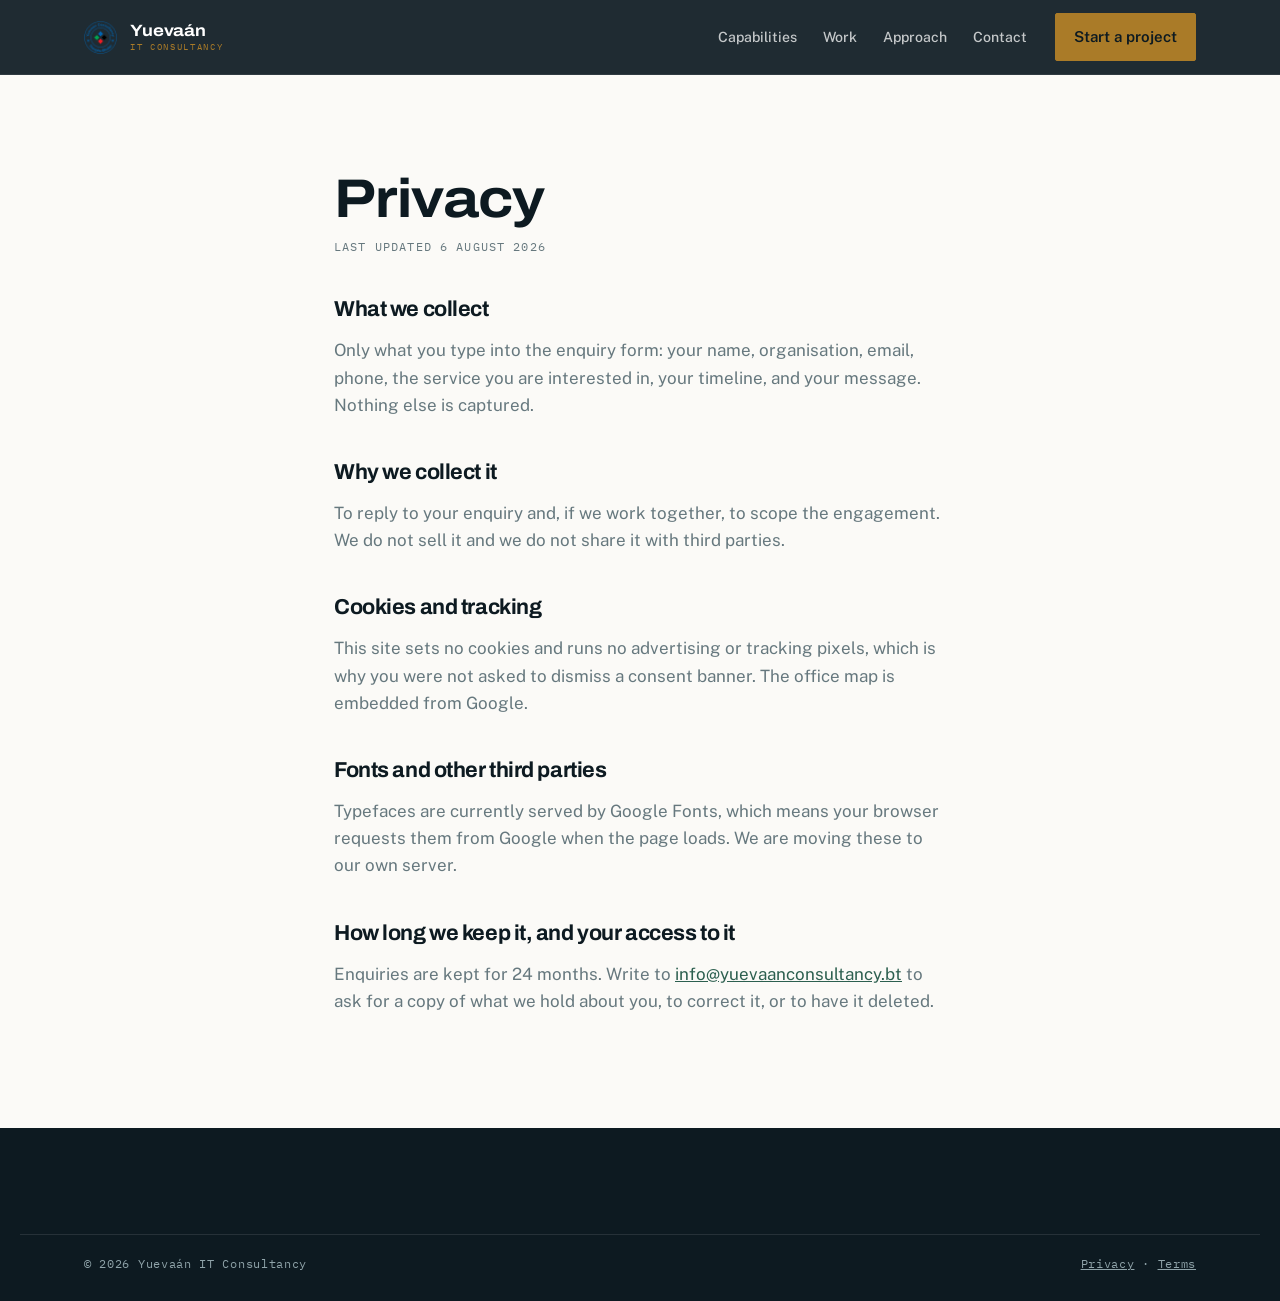
==== privacy.html @ 446233b3 "Initial travel website" ====
<!DOCTYPE html>
<html lang="en">

<head>
  <meta charset="utf-8">
  <meta name="viewport" content="width=device-width, initial-scale=1">
  <title>Privacy — Yuevaán IT Consultancy</title>
  <meta name="description" content="What we collect when you contact us, and what we do not.">
  <link rel="canonical" href="https://yuevaanconsultancy.bt/privacy.html">
  <meta name="robots" content="index, follow">
  <meta name="theme-color" content="#0D1A21">
  <meta property="og:type" content="website">
  <meta property="og:site_name" content="Yuevaán IT Consultancy">
  <meta property="og:title" content="Privacy — Yuevaán IT Consultancy">
  <meta property="og:description" content="What we collect when you contact us, and what we do not.">
  <meta property="og:url" content="https://yuevaanconsultancy.bt/privacy.html">
  <meta property="og:image" content="https://yuevaanconsultancy.bt/images/og-default.png">
  <meta name="twitter:card" content="summary_large_image">
  <meta name="twitter:image" content="https://yuevaanconsultancy.bt/images/og-default.png">
  <link rel="preconnect" href="https://fonts.googleapis.com">
  <link rel="preconnect" href="https://fonts.gstatic.com" crossorigin>
  <link href="https://fonts.googleapis.com/css2?family=Archivo:wdth,wght@75..125,400..800&family=Public+Sans:wght@400;500;600&family=IBM+Plex+Mono:wght@400;500&display=swap" rel="stylesheet">
  <link rel="stylesheet" href="style.css">
</head>

<body>
  <a class="skip-link" href="#main">Skip to content</a>

  <header class="topbar">
    <div class="shell topbar-inner">
      <a class="brand" href="index.html" aria-label="Yuevaán IT Consultancy — home">
        <img src="images/favicon.png" alt="" width="34" height="34" onerror="this.style.display='none'">
        <span class="brand-txt">Yuevaán<span>IT Consultancy</span></span>
      </a>
      <nav class="nav" aria-label="Main">
        <a href="index.html#capabilities">Capabilities</a>
        <a href="index.html#work">Work</a>
        <a href="index.html#approach">Approach</a>
        <a href="index.html#contact">Contact</a>
      </nav>
      <a class="btn btn-primary" href="index.html#contact">Start a project</a>
    </div>
  </header>

  <main id="main" tabindex="-1">
    <article class="prose">
      <h1>Privacy</h1>
      <p class="meta">Last updated 6 August 2026</p>
      <h2>What we collect</h2>
      <p>Only what you type into the enquiry form: your name, organisation, email, phone, the service you are
        interested in, your timeline, and your message. Nothing else is captured.</p>

      <h2>Why we collect it</h2>
      <p>To reply to your enquiry and, if we work together, to scope the engagement. We do not sell it and we do not
        share it with third parties.</p>

      <h2>Cookies and tracking</h2>
      <p>This site sets no cookies and runs no advertising or tracking pixels, which is why you were not asked to
        dismiss a consent banner. The office map is embedded from Google.</p>

      <h2>Fonts and other third parties</h2>
      <p>Typefaces are currently served by Google Fonts, which means your browser requests them from Google when the
        page loads. We are moving these to our own server.</p>

      <h2>How long we keep it, and your access to it</h2>
      <p>Enquiries are kept for 24 months. Write to <a href="mailto:info@yuevaanconsultancy.bt">info@yuevaanconsultancy.bt</a>
        to ask for a copy of what we hold about you, to correct it, or to have it deleted.</p>
    </article>
  </main>

  <footer>
    <div class="shell foot-bottom">
      <span>© 2026 Yuevaán IT Consultancy</span>
      <span>
        <a href="privacy.html">Privacy</a> ·
        <a href="terms.html">Terms</a>
      </span>
    </div>
  </footer>
</body>

</html>
---- style.css ----
:root {
  --ink: #0D1A21;
  --ink-2: #13262F;
  --ink-3: #1C3540;
  --paper: #FBFAF7;
  --stone: #E4E6E1;
  --stone-2: #CFD4CF;
  --saffron: #aa7b28;
  --pine: #2C5F4F;
  --madder: #A03A2C;
  --muted: #66787E;
  --muted-dark: #8FA3A9;

  --display: 'Archivo', system-ui, sans-serif;
  --body: 'Public Sans', system-ui, sans-serif;
  --mono: 'IBM Plex Mono', ui-monospace, monospace;

  --shell: 1240px;
  --pad: clamp(20px, 5vw, 64px);
}

* {
  box-sizing: border-box
}

html {
  scroll-behavior: smooth
}

body {
  margin: 0;
  background: var(--paper);
  color: var(--ink);
  font-family: var(--body);
  font-size: 17px;
  line-height: 1.6;
  -webkit-font-smoothing: antialiased;
}

img {
  max-width: 100%;
  display: block
}

a {
  color: inherit
}

.shell {
  max-width: var(--shell);
  margin: 0 auto;
  padding-left: var(--pad);
  padding-right: var(--pad)
}

h1,
h2,
h3 {
  font-family: var(--display);
  font-weight: 700;
  font-stretch: 112%;
  line-height: 1.02;
  letter-spacing: -0.02em;
  margin: 0;
}

h1 {
  font-size: clamp(2.6rem, 6.4vw, 5rem)
}

h2 {
  font-size: clamp(2rem, 4.2vw, 3.25rem)
}

h3 {
  font-size: 1.18rem;
  font-stretch: 100%;
  letter-spacing: -0.01em;
  line-height: 1.25
}

.eyebrow {
  font-family: var(--mono);
  font-size: .72rem;
  letter-spacing: .16em;
  text-transform: uppercase;
  color: var(--pine);
  display: flex;
  align-items: center;
  gap: 10px;
  margin: 0 0 22px;
}

.eyebrow::before {
  content: "";
  width: 26px;
  height: 1px;
  background: var(--saffron)
}

.eyebrow.on-dark {
  color: var(--saffron)
}

.eyebrow.on-dark::before {
  background: var(--saffron);
  opacity: .55
}

.lede {
  font-size: clamp(1.02rem, 1.6vw, 1.18rem);
  color: var(--muted);
  max-width: 56ch
}

:focus-visible {
  outline: 2px solid var(--saffron);
  outline-offset: 3px;
  border-radius: 2px
}

/* ---------- buttons ---------- */
.btn {
  display: inline-flex;
  align-items: center;
  gap: 10px;
  font-family: var(--body);
  font-weight: 600;
  font-size: .94rem;
  padding: 14px 24px;
  border-radius: 2px;
  text-decoration: none;
  border: 1px solid transparent;
  cursor: pointer;
  transition: transform .18s ease, background .18s ease, color .18s ease, border-color .18s ease;
}

.btn-primary {
  background: var(--saffron);
  color: var(--ink);
  border-color: var(--saffron)
}

.btn-primary:hover {
  transform: translateY(-2px);
  background: #EFB253
}

.btn-ghost {
  border-color: rgba(255, 255, 255, .28);
  color: #fff
}

.btn-ghost:hover {
  border-color: var(--saffron);
  color: var(--saffron)
}

.btn-dark {
  background: var(--ink);
  color: var(--paper);
  border-color: var(--ink)
}

.btn-dark:hover {
  transform: translateY(-2px);
  background: var(--ink-3)
}

.btn-line {
  border-color: var(--stone-2);
  color: var(--ink)
}

.btn-line:hover {
  border-color: var(--ink)
}

/* ---------- header ---------- */
.topbar {
  position: sticky;
  top: 0;
  z-index: 60;
  background: rgba(13, 26, 33, .92);
  backdrop-filter: blur(10px);
  border-bottom: 1px solid rgba(255, 255, 255, .08);
}

.topbar-inner {
  display: flex;
  align-items: center;
  gap: 28px;
  height: 74px
}

.brand {
  display: flex;
  align-items: center;
  gap: 12px;
  text-decoration: none;
  color: #fff;
  margin-right: auto
}

.brand img {
  height: 34px;
  width: auto
}

.brand-txt {
  font-family: var(--display);
  font-weight: 700;
  font-stretch: 112%;
  font-size: 1.02rem;
  letter-spacing: -.01em;
  line-height: 1.05
}

.brand-txt span {
  display: block;
  font-family: var(--mono);
  font-weight: 400;
  font-size: .58rem;
  letter-spacing: .18em;
  color: var(--saffron);
  text-transform: uppercase;
  margin-top: 3px
}

.nav {
  display: flex;
  gap: 26px;
  align-items: center
}

.nav a {
  font-size: .88rem;
  font-weight: 500;
  color: rgba(255, 255, 255, .74);
  text-decoration: none;
  padding: 6px 0;
  position: relative;
  transition: color .16s ease;
}

.nav a::after {
  content: "";
  position: absolute;
  left: 0;
  right: 100%;
  bottom: 0;
  height: 1px;
  background: var(--saffron);
  transition: right .22s ease
}

.nav a:hover {
  color: #fff
}

.nav a:hover::after {
  right: 0
}

.topbar .btn {
  padding: 11px 18px
}

.menu-btn {
  display: none;
  background: none;
  border: 1px solid rgba(255, 255, 255, .25);
  color: #fff;
  padding: 9px 14px;
  border-radius: 2px;
  font-family: var(--mono);
  font-size: .74rem;
  letter-spacing: .1em
}

/* ---------- hero ---------- */
.hero {
  background: var(--ink);
  color: #fff;
  position: relative;
  overflow: hidden;
  padding: clamp(64px, 9vw, 110px) 0 clamp(56px, 7vw, 88px);
}

.hero::before {
  content: "";
  position: absolute;
  inset: 0;
  background:
    linear-gradient(90deg, rgba(255, 255, 255, .045) 1px, transparent 1px) 0 0/88px 100%,
    radial-gradient(120% 90% at 88% 0%, rgba(224, 163, 60, .14), transparent 62%);
  pointer-events: none;
}

.hero-grid {
  position: relative;
  display: grid;
  grid-template-columns: 1.08fr .92fr;
  gap: clamp(36px, 5vw, 72px);
  align-items: start
}

.hero h1 {
  color: #fff;
  max-width: 12ch
}

.hero h1 em {
  font-style: normal;
  color: var(--saffron)
}

.hero-lede {
  color: rgba(255, 255, 255, .72);
  font-size: 1.08rem;
  max-width: 48ch;
  margin: 26px 0 34px
}

.hero-cta {
  display: flex;
  flex-wrap: wrap;
  gap: 14px
}

.hero-foot {
  display: flex;
  flex-wrap: wrap;
  gap: 30px 44px;
  margin-top: 52px;
  padding-top: 26px;
  border-top: 1px solid rgba(255, 255, 255, .12);
}

.metric-n {
  font-family: var(--display);
  font-stretch: 118%;
  font-weight: 700;
  font-size: 1.9rem;
  line-height: 1;
  color: #fff
}

.metric-l {
  font-family: var(--mono);
  font-size: .7rem;
  letter-spacing: .13em;
  text-transform: uppercase;
  color: var(--muted-dark);
  margin-top: 8px
}

/* signature: deployment registry panel */
.registry {
  position: relative;
  background: rgba(255, 255, 255, .035);
  border: 1px solid rgba(255, 255, 255, .12);
  padding: 24px 22px 18px;
}

.registry::before,
.registry::after {
  content: "";
  position: absolute;
  width: 14px;
  height: 14px;
  border: 2px solid var(--saffron);
}

.registry::before {
  top: -1px;
  left: -1px;
  border-right: 0;
  border-bottom: 0
}

.registry::after {
  bottom: -1px;
  right: -1px;
  border-left: 0;
  border-top: 0
}

.registry-head {
  display: flex;
  align-items: center;
  justify-content: space-between;
  font-family: var(--mono);
  font-size: .7rem;
  letter-spacing: .14em;
  text-transform: uppercase;
  color: var(--muted-dark);
  padding-bottom: 14px;
  border-bottom: 1px solid rgba(255, 255, 255, .12);
}

.live {
  display: inline-flex;
  align-items: center;
  gap: 7px;
  color: var(--saffron)
}

.dot {
  width: 6px;
  height: 6px;
  border-radius: 50%;
  background: var(--saffron);
  animation: pulse 2.4s ease-in-out infinite
}

@keyframes pulse {

  0%,
  100% {
    opacity: .35
  }

  50% {
    opacity: 1
  }
}

.reg-row {
  display: grid;
  grid-template-columns: 1fr auto;
  gap: 6px 14px;
  align-items: baseline;
  padding: 13px 0;
  border-bottom: 1px solid rgba(255, 255, 255, .07);
  opacity: 0;
  transform: translateY(8px);
  animation: rowin .55s cubic-bezier(.2, .7, .3, 1) forwards;
}

@keyframes rowin {
  to {
    opacity: 1;
    transform: none
  }
}

.reg-row:last-child {
  border-bottom: 0
}

.reg-name {
  font-weight: 600;
  font-size: .95rem;
  color: #fff
}

.reg-org {
  font-family: var(--mono);
  font-size: .72rem;
  color: var(--muted-dark);
  letter-spacing: .04em;
  grid-column: 1;
  margin-top: 2px
}

.reg-tag {
  font-family: var(--mono);
  font-size: .66rem;
  letter-spacing: .1em;
  text-transform: uppercase;
  color: var(--saffron);
  border: 1px solid rgba(224, 163, 60, .35);
  padding: 3px 8px;
  grid-row: 1/3;
  align-self: center;
}

.registry-foot {
  font-family: var(--mono);
  font-size: .68rem;
  color: var(--muted-dark);
  padding-top: 14px;
  letter-spacing: .06em
}

/* ---------- clients ticker ---------- */
.clients {
  background: var(--ink-2);
  padding: 38px 0 44px;
  border-top: 1px solid rgba(255, 255, 255, .08);
  overflow: hidden
}

.clients-label {
  font-family: var(--mono);
  font-size: .68rem;
  letter-spacing: .15em;
  text-transform: uppercase;
  color: var(--muted-dark);
  text-align: center;
  margin: 0 0 28px
}

/* fade the edges so logos enter and leave softly */
.marquee {
  position: relative;
  overflow: hidden;
  -webkit-mask-image: linear-gradient(90deg, transparent, #000 8%, #000 92%, transparent);
  mask-image: linear-gradient(90deg, transparent, #000 8%, #000 92%, transparent);
}

.marquee+.marquee {
  margin-top: 20px
}

.marq-track {
  display: flex;
  width: max-content;
  animation: marq 52s linear infinite;
}

/* second row travels left to right, slightly slower */
.marq-track.reverse {
  animation-direction: reverse;
  animation-duration: 64s
}

.marquee:hover .marq-track,
.marquee:focus-within .marq-track {
  animation-play-state: paused
}

@keyframes marq {
  from {
    transform: translateX(0)
  }

  to {
    transform: translateX(-50%)
  }
}

.marq-group {
  display: flex;
  align-items: center
}

/* padding, not gap — keeps the two halves exactly equal so the loop is seamless */
.marq-item {
  flex: 0 0 auto;
  height: 48px;
  padding: 0 clamp(20px, 3vw, 42px);
  display: flex;
  align-items: center;
  justify-content: center
}

.marq-item img {
  max-height: 40px;
  width: auto;
  object-fit: contain;
  opacity: .62;
  filter: grayscale(1) brightness(1.9);
  transition: opacity .25s ease, filter .25s ease, transform .25s ease
}

.marq-item:hover img {
  opacity: 1;
  filter: grayscale(0) brightness(1);
  transform: scale(1.06)
}

.client-fallback {
  font-family: var(--mono);
  font-size: .78rem;
  color: var(--muted-dark);
  letter-spacing: .06em;
  white-space: nowrap
}

/* ---------- accessibility utilities ---------- */
.skip-link {
  position: absolute;
  left: -9999px;
  top: 0;
  z-index: 100;
  background: var(--saffron);
  color: var(--ink);
  font-family: var(--body);
  font-weight: 600;
  font-size: .9rem;
  padding: 12px 20px;
  text-decoration: none
}

/* Only appears for keyboard users, which is exactly who needs it. */
.skip-link:focus {
  left: 0
}

.visually-hidden {
  position: absolute;
  width: 1px;
  height: 1px;
  margin: -1px;
  padding: 0;
  overflow: hidden;
  clip: rect(0 0 0 0);
  white-space: nowrap;
  border: 0
}

/* main takes tabindex="-1" for the skip link — suppress the resulting outline */
main:focus {
  outline: none
}

/* ---------- footer social links ---------- */
.social-list {
  list-style: none;
  display: flex;
  gap: 10px;
  margin: 22px 0 0;
  padding: 0
}

.social-link {
  display: flex;
  align-items: center;
  justify-content: center;
  width: 40px;
  height: 40px;
  border: 1px solid rgba(255, 255, 255, .16);
  border-radius: 2px;
  color: rgba(255, 255, 255, .7);
  transition: color .2s ease, border-color .2s ease, background .2s ease
}

.social-link:hover {
  color: var(--ink);
  background: var(--saffron);
  border-color: var(--saffron)
}

/* ---------- click-to-load map ---------- */
.map {
  margin-top: 30px;
  padding: 20px;
  border: 1px dashed var(--stone-2);
  background: rgba(255, 255, 255, .5)
}

.map-note {
  font-size: .84rem;
  color: var(--muted);
  margin: 0 0 14px
}

.map-alt {
  display: block;
  font-size: .82rem;
  color: var(--muted);
  margin-top: 12px
}

.map iframe {
  width: 100%;
  height: 300px;
  border: 0;
  display: block
}

/* once loaded, drop the placeholder chrome */
.map.is-loaded {
  padding: 0;
  border-style: solid;
  background: none
}

/* ---------- form additions ---------- */
/* Honeypot: off-screen rather than display:none, because some bots skip
   hidden inputs. People never see it; tabindex="-1" keeps it off the tab order. */
.hp {
  position: absolute;
  left: -9999px;
  width: 1px;
  height: 1px;
  overflow: hidden
}

.form-status {
  margin: 14px 0 0;
  font-size: .9rem;
  font-weight: 600;
  color: var(--pine);
  min-height: 1.4em
}

.form-status.error {
  color: var(--madder)
}

.form-note a {
  color: var(--pine)
}

/* ---------- prose pages (privacy, terms) ---------- */
.prose {
  padding: clamp(56px, 8vw, 96px) var(--pad);
  max-width: 74ch;
  margin-inline: auto;
}

.prose h1 {
  font-size: clamp(2.2rem, 5vw, 3.4rem);
  margin-bottom: 10px
}

.prose h2 {
  font-size: 1.35rem;
  font-stretch: 100%;
  margin: 42px 0 10px
}

.prose p {
  color: var(--muted)
}

.prose .meta {
  font-family: var(--mono);
  font-size: .72rem;
  letter-spacing: .1em;
  text-transform: uppercase;
  color: var(--muted)
}

.prose a {
  color: var(--pine)
}

/* ---------- sections ---------- */
section {
  padding: clamp(72px, 9vw, 116px) 0
}

.sec-head {
  max-width: 62ch;
  margin-bottom: clamp(38px, 5vw, 60px)
}

.sec-head p {
  margin: 18px 0 0
}

/* capabilities */
.caps {
  border-top: 1px solid var(--stone-2)
}

.cap-grid {
  display: grid;
  grid-template-columns: repeat(3, 1fr)
}

.cap {
  padding: 34px 34px 34px 0;
  border-bottom: 1px solid var(--stone-2);
  margin-left: 12px;
  position: relative;
  transition: background .2s ease;
}

.cap:not(:nth-child(3n)) {
  padding-right: 34px;
  border-right: 1px solid var(--stone-2)
}

.cap:nth-child(n+2) {
  padding-left: 0
}

.cap-icon {
  width: 30px;
  height: 30px;
  color: var(--pine);
  margin-bottom: 20px
}

.cap h3 {
  margin-bottom: 10px
}

.cap p {
  margin: 0;
  color: var(--muted);
  font-size: .96rem
}

.cap-tags {
  margin-top: 16px;
  display: flex;
  flex-wrap: wrap;
  gap: 6px
}

.tag {
  font-family: var(--mono);
  font-size: .65rem;
  letter-spacing: .08em;
  text-transform: uppercase;
  color: var(--muted);
  border: 1px solid var(--stone-2);
  padding: 3px 7px
}

.cap:hover .cap-icon {
  color: var(--madder)
}

/* work table */
.work {
  background: var(--ink);
  color: #fff
}

.work h2 {
  color: #fff
}

.work .lede {
  color: rgba(255, 255, 255, .66)
}

.wtable {
  width: 100%;
  border-collapse: collapse;
  font-size: .95rem;
}

.wtable th {
  font-family: var(--mono);
  font-weight: 400;
  font-size: .68rem;
  letter-spacing: .14em;
  text-transform: uppercase;
  color: var(--muted-dark);
  text-align: left;
  padding: 0 16px 14px 5px;
  border-bottom: 1px solid rgba(255, 255, 255, .16);
}

.wtable td {
  padding: 20px 16px 20px 0;
  border-bottom: 1px solid rgba(255, 255, 255, .09);
  vertical-align: top;
  padding: 15px 16px 14px 5px;
}

.wtable tr {
  transition: background .16s ease
}

.wtable tbody tr:hover {
  background: rgba(255, 255, 255, .04)
}

.w-sys {
  font-weight: 600;
  font-size: 1.02rem;
  display: block
}

.w-desc {
  color: var(--muted-dark);
  font-size: .86rem;
  margin-top: 5px;
  display: block;
  max-width: 46ch
}

.w-org,
.w-year,
.w-type {
  font-family: var(--mono);
  font-size: .8rem;
  color: rgba(255, 255, 255, .78)
}

.w-year {
  color: var(--muted-dark)
}

.w-arrow {
  color: var(--saffron);
  opacity: 0;
  transition: opacity .16s ease, transform .16s ease;
  display: inline-block
}

.wtable tbody tr:hover .w-arrow {
  opacity: 1;
  transform: translateX(3px)
}

.work-note {
  margin-top: 26px;
  font-family: var(--mono);
  font-size: .74rem;
  color: var(--muted-dark);
  letter-spacing: .05em
}

/* process */
.phases {
  display: grid;
  grid-template-columns: repeat(3, 1fr);
  gap: 1px;
  background: var(--stone-2);
  border: 1px solid var(--stone-2)
}

.phase {
  background: var(--paper);
  padding: 32px 28px
}

.phase-n {
  font-family: var(--mono);
  font-size: .72rem;
  letter-spacing: .14em;
  color: var(--madder);
  margin-bottom: 16px
}

.phase h3 {
  margin-bottom: 10px
}

.phase p {
  margin: 0;
  color: var(--muted);
  font-size: .94rem
}

/* contact */
.contact {
  background: var(--stone);
  border-top: 1px solid var(--stone-2)
}

.contact-grid {
  display: grid;
  grid-template-columns: .95fr 1.05fr;
  gap: clamp(36px, 5vw, 72px);
  align-items: start
}

.cinfo dl {
  margin: 28px 0 0;
  display: grid;
  gap: 22px
}

.cinfo dt {
  font-family: var(--mono);
  font-size: .68rem;
  letter-spacing: .14em;
  text-transform: uppercase;
  color: var(--pine);
  margin-bottom: 5px
}

.cinfo dd {
  margin: 0;
  font-size: 1rem;
  line-height: 1.5
}

.cinfo a {
  text-decoration: none;
  border-bottom: 1px solid var(--stone-2)
}

.cinfo a:hover {
  border-color: var(--ink)
}

.form {
  background: var(--paper);
  border: 1px solid var(--stone-2);
  padding: clamp(24px, 3vw, 34px)
}

.field {
  margin-bottom: 18px
}

.field label {
  display: block;
  font-family: var(--mono);
  font-size: .68rem;
  letter-spacing: .12em;
  text-transform: uppercase;
  color: var(--muted);
  margin-bottom: 8px
}

.field input,
.field select,
.field textarea {
  width: 100%;
  padding: 12px 14px;
  border: 1px solid var(--stone-2);
  border-radius: 2px;
  font-family: var(--body);
  font-size: .96rem;
  background: #fff;
  color: var(--ink);
}

.field textarea {
  min-height: 110px;
  resize: vertical
}

.field input:focus,
.field select:focus,
.field textarea:focus {
  outline: none;
  border-color: var(--pine);
  box-shadow: 0 0 0 3px rgba(44, 95, 79, .12)
}

.two {
  display: grid;
  grid-template-columns: 1fr 1fr;
  gap: 16px
}

.form-note {
  font-size: .82rem;
  color: var(--muted);
  margin: 14px 0 0
}

/* footer */
footer {
  background: var(--ink);
  color: rgba(255, 255, 255, .62);
  padding: 60px 0 28px;
  font-size: .9rem
}

.foot-grid {
  display: grid;
  grid-template-columns: 1.4fr 1fr 1fr 1fr;
  gap: 36px
}

.foot-grid h4 {
  font-family: var(--mono);
  font-size: .68rem;
  letter-spacing: .14em;
  text-transform: uppercase;
  color: var(--saffron);
  margin: 0 0 16px;
  font-weight: 400
}

.foot-grid ul {
  list-style: none;
  margin: 0;
  padding: 0;
  display: grid;
  gap: 9px
}
.foot-grid .social-list {
  display: flex;
  flex-direction: row;
  flex-wrap: wrap;
  align-items: center;
  gap: 10px;
  list-style: none;
  margin: 22px 0 0;
  padding: 0;
}

.foot-grid a {
  text-decoration: none
}

.foot-grid a:hover {
  color: #fff
}

.foot-about {
  color: rgba(255, 255, 255, .62);
  max-width: 34ch;
  margin: 14px 0 0;
  font-size: .9rem
}

.foot-bottom {
  margin-top: 46px;
  padding-top: 20px;
  border-top: 1px solid rgba(255, 255, 255, .1);
  display: flex;
  justify-content: space-between;
  gap: 16px;
  flex-wrap: wrap;
  font-family: var(--mono);
  font-size: .72rem;
  letter-spacing: .06em;
  color: var(--muted-dark);
}

/* reveal */
.reveal {
  opacity: 0;
  transform: translateY(16px);
  transition: opacity .6s ease, transform .6s ease
}

.reveal.in {
  opacity: 1;
  transform: none
}

@media (max-width:960px) {
  .hero-grid {
    grid-template-columns: 1fr
  }

  .cap-grid {
    grid-template-columns: 1fr 1fr
  }

  .cap:nth-child(3n) {
    padding-right: 34px;
    border-right: 1px solid var(--stone-2)
  }

  .cap:nth-child(2n) {
    padding-right: 0;
    border-right: 0
  }

  .phases {
    grid-template-columns: 1fr
  }

  .contact-grid {
    grid-template-columns: 1fr
  }

  .foot-grid {
    grid-template-columns: 1fr 1fr
  }
}

@media (max-width:720px) {
  .nav {
    display: none
  }

  .nav.open {
    display: flex;
    position: absolute;
    top: 74px;
    left: 0;
    right: 0;
    flex-direction: column;
    align-items: flex-start;
    gap: 0;
    background: var(--ink);
    padding: 8px 24px 20px;
    border-bottom: 1px solid rgba(255, 255, 255, .1);
  }

  .nav.open a {
    padding: 13px 0;
    width: 100%;
    border-bottom: 1px solid rgba(255, 255, 255, .07)
  }

  .menu-btn {
    display: block
  }

  .topbar .btn-primary {
    display: none
  }

  .cap-grid {
    grid-template-columns: 1fr
  }

  .cap,
  .cap:nth-child(n) {
    padding-right: 0;
    border-right: 0
  }

  .wtable th:nth-child(3),
  .wtable td:nth-child(3),
  .wtable th:nth-child(4),
  .wtable td:nth-child(4) {
    display: none
  }

  .two {
    grid-template-columns: 1fr
  }

  .foot-grid {
    grid-template-columns: 1fr
  }
}

@media (prefers-reduced-motion:reduce) {
  * {
    animation: none !important;
    transition: none !important
  }

  .reveal {
    opacity: 1;
    transform: none
  }

  .reg-row {
    opacity: 1;
    transform: none
  }

  /* ticker stands still and wraps into a static logo wall */
  .marquee {
    -webkit-mask-image: none;
    mask-image: none
  }

  .marq-track {
    width: auto;
    flex-wrap: wrap;
    justify-content: center
  }

  .marq-group {
    flex-wrap: wrap;
    justify-content: center
  }

  .marq-group[aria-hidden="true"] {
    display: none
  }

  html {
    scroll-behavior: auto
  }
}
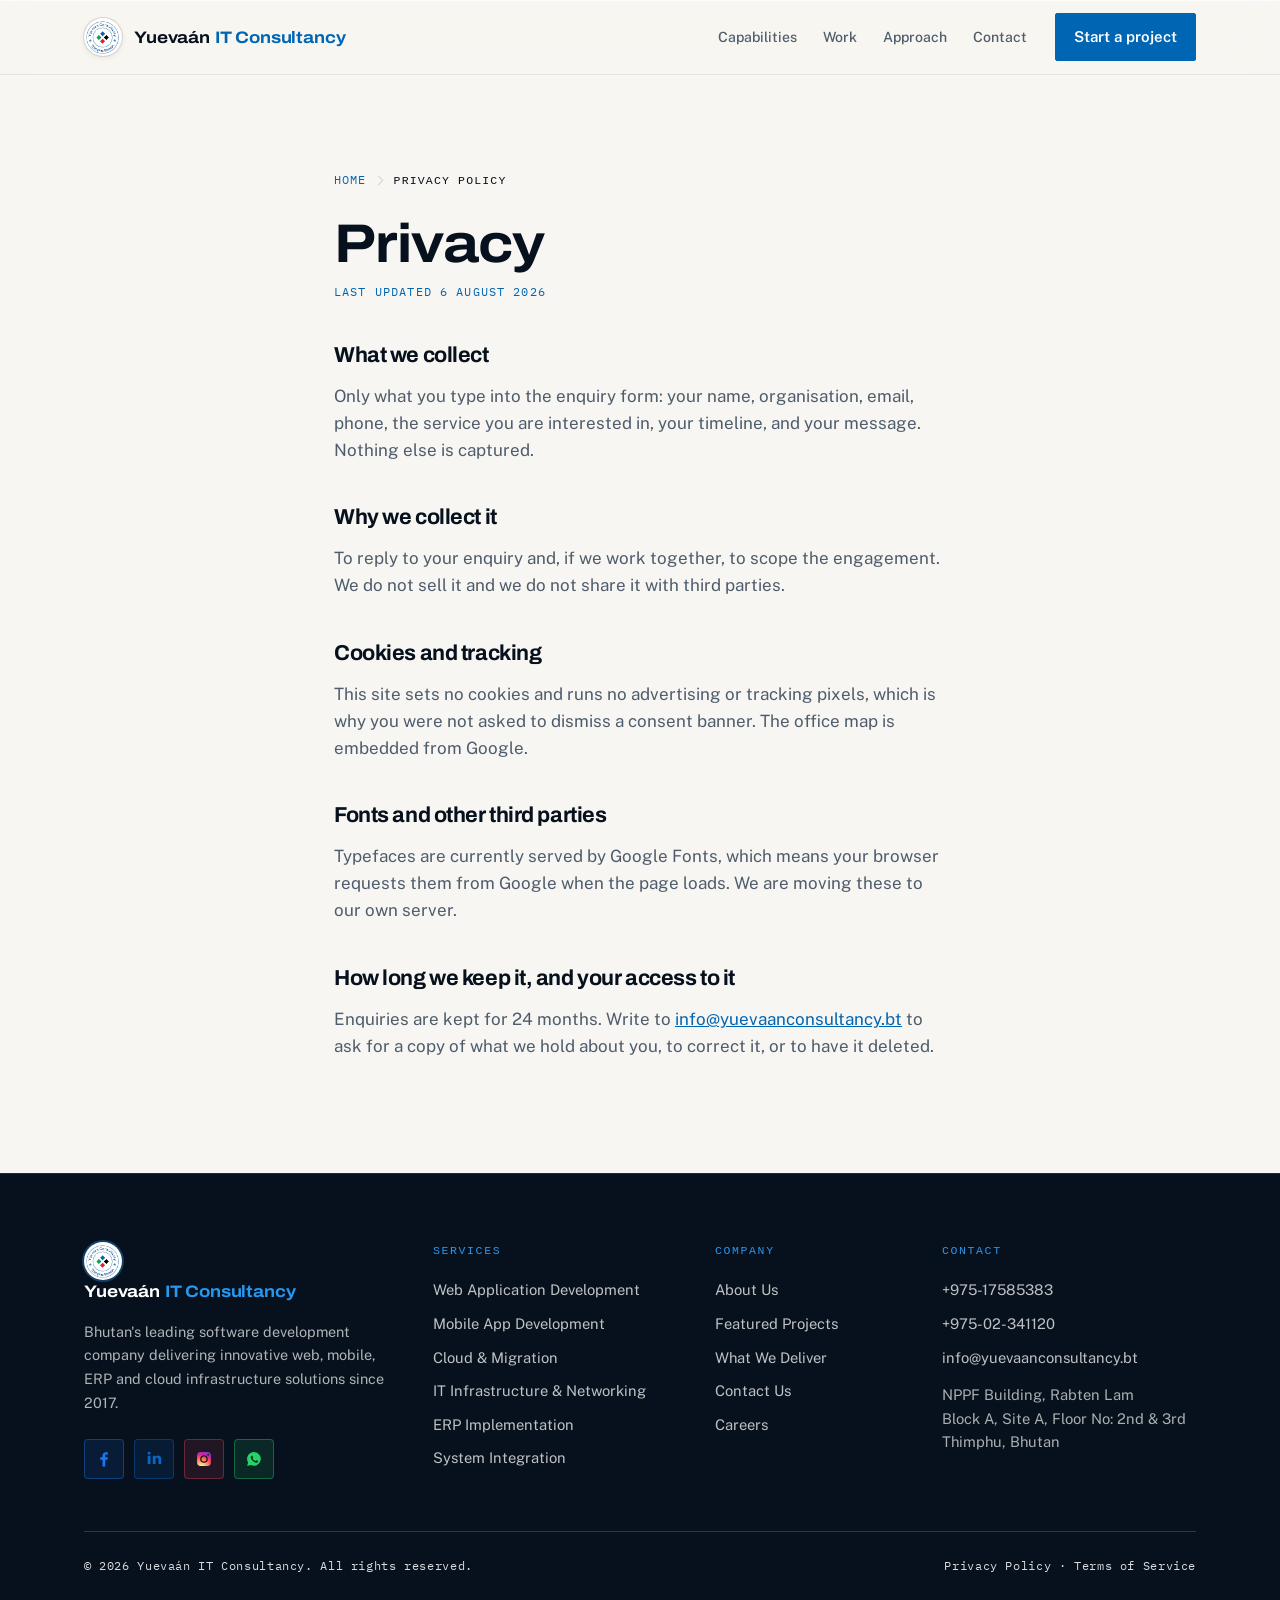
==== commit 5a837c18: "Refactor website: editorial off-white redesign, 3-column featured projects, vector capabilities show" ====
--- a/privacy.html
+++ b/privacy.html
@@ -8,7 +8,7 @@
   <meta name="description" content="What we collect when you contact us, and what we do not.">
   <link rel="canonical" href="https://yuevaanconsultancy.bt/privacy.html">
   <meta name="robots" content="index, follow">
-  <meta name="theme-color" content="#0D1A21">
+  <meta name="theme-color" content="#F7F6F2">
   <meta property="og:type" content="website">
   <meta property="og:site_name" content="Yuevaán IT Consultancy">
   <meta property="og:title" content="Privacy — Yuevaán IT Consultancy">
@@ -20,63 +20,207 @@
   <link rel="preconnect" href="https://fonts.googleapis.com">
   <link rel="preconnect" href="https://fonts.gstatic.com" crossorigin>
   <link href="https://fonts.googleapis.com/css2?family=Archivo:wdth,wght@75..125,400..800&family=Public+Sans:wght@400;500;600&family=IBM+Plex+Mono:wght@400;500&display=swap" rel="stylesheet">
+  <script>document.documentElement.classList.add('js');</script>
   <link rel="stylesheet" href="style.css">
+  <script src="script.js" defer></script>
+
+  <!-- Breadcrumb structured data so search results show "Home › Privacy Policy" -->
+  <script type="application/ld+json">
+  {
+    "@context": "https://schema.org",
+    "@type": "BreadcrumbList",
+    "itemListElement": [
+      { "@type": "ListItem", "position": 1, "name": "Home", "item": "https://yuevaanconsultancy.bt/" },
+      { "@type": "ListItem", "position": 2, "name": "Privacy Policy", "item": "https://yuevaanconsultancy.bt/privacy.html" }
+    ]
+  }
+  </script>
 </head>
 
 <body>
+  <div class="preloader" id="preloader" aria-hidden="true">
+    <div class="preloader-inner">
+      <div class="preloader-ring-wrap">
+        <span class="preloader-ring preloader-ring-outer"></span>
+        <span class="preloader-ring preloader-ring-inner"></span>
+        <img class="preloader-logo" src="images/yuevaanlogo-removebg-preview.png" alt="" width="84" height="84">
+      </div>
+      <div class="preloader-brand">Yuevaán<span>IT Consultancy</span></div>
+      <div class="preloader-diamonds">
+        <span class="p-dia p-dia-blue"></span>
+        <span class="p-dia p-dia-green"></span>
+        <span class="p-dia p-dia-red"></span>
+        <span class="p-dia p-dia-white"></span>
+      </div>
+    </div>
+  </div>
   <a class="skip-link" href="#main">Skip to content</a>
 
   <header class="topbar">
     <div class="shell topbar-inner">
       <a class="brand" href="index.html" aria-label="Yuevaán IT Consultancy — home">
-        <img src="images/favicon.png" alt="" width="34" height="34" onerror="this.style.display='none'">
+        <img src="images/yuevaanlogo-removebg-preview.png" alt="" width="38" height="38" onerror="this.style.display='none'">
         <span class="brand-txt">Yuevaán<span>IT Consultancy</span></span>
       </a>
-      <nav class="nav" aria-label="Main">
+      <nav class="nav" id="nav" aria-label="Main">
         <a href="index.html#capabilities">Capabilities</a>
         <a href="index.html#work">Work</a>
         <a href="index.html#approach">Approach</a>
         <a href="index.html#contact">Contact</a>
       </nav>
       <a class="btn btn-primary" href="index.html#contact">Start a project</a>
+      <button class="menu-btn" id="menuBtn" aria-expanded="false" aria-controls="nav">Menu</button>
     </div>
   </header>
 
   <main id="main" tabindex="-1">
     <article class="prose">
-      <h1>Privacy</h1>
-      <p class="meta">Last updated 6 August 2026</p>
-      <h2>What we collect</h2>
-      <p>Only what you type into the enquiry form: your name, organisation, email, phone, the service you are
-        interested in, your timeline, and your message. Nothing else is captured.</p>
-
-      <h2>Why we collect it</h2>
-      <p>To reply to your enquiry and, if we work together, to scope the engagement. We do not sell it and we do not
-        share it with third parties.</p>
-
-      <h2>Cookies and tracking</h2>
-      <p>This site sets no cookies and runs no advertising or tracking pixels, which is why you were not asked to
-        dismiss a consent banner. The office map is embedded from Google.</p>
-
-      <h2>Fonts and other third parties</h2>
-      <p>Typefaces are currently served by Google Fonts, which means your browser requests them from Google when the
-        page loads. We are moving these to our own server.</p>
-
-      <h2>How long we keep it, and your access to it</h2>
-      <p>Enquiries are kept for 24 months. Write to <a href="mailto:info@yuevaanconsultancy.bt">info@yuevaanconsultancy.bt</a>
-        to ask for a copy of what we hold about you, to correct it, or to have it deleted.</p>
+      <nav class="breadcrumb reveal" aria-label="Breadcrumb">
+        <ol>
+          <li><a href="index.html">Home</a></li>
+          <li aria-current="page">Privacy Policy</li>
+        </ol>
+      </nav>
+      <h1 class="reveal" data-delay="0">Privacy</h1>
+      <p class="meta reveal" data-delay="70">Last updated 6 August 2026</p>
+
+      <div class="reveal">
+        <h2>What we collect</h2>
+        <p>Only what you type into the enquiry form: your name, organisation, email, phone, the service you are
+          interested in, your timeline, and your message. Nothing else is captured.</p>
+      </div>
+
+      <div class="reveal">
+        <h2>Why we collect it</h2>
+        <p>To reply to your enquiry and, if we work together, to scope the engagement. We do not sell it and we do not
+          share it with third parties.</p>
+      </div>
+
+      <div class="reveal">
+        <h2>Cookies and tracking</h2>
+        <p>This site sets no cookies and runs no advertising or tracking pixels, which is why you were not asked to
+          dismiss a consent banner. The office map is embedded from Google.</p>
+      </div>
+
+      <div class="reveal">
+        <h2>Fonts and other third parties</h2>
+        <p>Typefaces are currently served by Google Fonts, which means your browser requests them from Google when the
+          page loads. We are moving these to our own server.</p>
+      </div>
+
+      <div class="reveal">
+        <h2>How long we keep it, and your access to it</h2>
+        <p>Enquiries are kept for 24 months. Write to <a href="mailto:info@yuevaanconsultancy.bt">info@yuevaanconsultancy.bt</a>
+          to ask for a copy of what we hold about you, to correct it, or to have it deleted.</p>
+      </div>
     </article>
   </main>
 
   <footer>
-    <div class="shell foot-bottom">
-      <span>© 2026 Yuevaán IT Consultancy</span>
-      <span>
-        <a href="privacy.html">Privacy</a> ·
-        <a href="terms.html">Terms</a>
-      </span>
+    <div class="shell">
+      <div class="foot-grid">
+        <div class="reveal">
+          <a class="foot-brand" href="index.html" aria-label="Yuevaán IT Consultancy — home">
+            <img src="images/yuevaanlogo-removebg-preview.png" alt="" width="38" height="38" onerror="this.style.display='none'">
+            <span class="brand-txt">Yuevaán<span>IT Consultancy</span></span>
+          </a>
+          <p class="foot-about">Bhutan's leading software development company delivering innovative web, mobile, ERP and cloud infrastructure solutions since 2017.</p>
+
+          <!-- Social links live in markup, not JS: they must be crawlable and must
+               survive a script failure, since they also back the sameAs array in
+               the JSON-LD above. -->
+          <ul class="social-list">
+            <li>
+              <a class="social-link" href="https://www.facebook.com/yuevaanconsultancy" target="_blank"
+                rel="noopener noreferrer" aria-label="Facebook, opens in a new tab">
+                <svg viewBox="0 0 24 24" width="20" height="20" fill="currentColor" aria-hidden="true"
+                  focusable="false">
+                  <path
+                    d="M13.5 21v-8h2.7l.4-3h-3.1V8.1c0-.9.3-1.5 1.5-1.5H16.7V3.9c-.3 0-1.3-.1-2.4-.1-2.4 0-4.1 1.5-4.1 4.2V10H7.5v3h2.7v8h3.3z" />
+                </svg>
+              </a>
+            </li>
+            <li>
+              <a class="social-link" href="https://www.linkedin.com/yuevaan-it-consultancy" target="_blank"
+                rel="noopener noreferrer" aria-label="LinkedIn, opens in a new tab">
+                <svg viewBox="0 0 24 24" width="19" height="19" fill="currentColor" aria-hidden="true"
+                  focusable="false">
+                  <path
+                    d="M6.94 8.5v10.56H3.42V8.5h3.52zm.23-3.26c0 1.02-.76 1.84-1.99 1.84-1.2 0-1.95-.82-1.95-1.84 0-1.04.78-1.84 2-1.84s1.94.8 1.94 1.84zM20.58 13v6.06h-3.51v-5.65c0-1.42-.51-2.39-1.78-2.39-.97 0-1.55.65-1.8 1.28-.09.23-.12.55-.12.87v5.89H9.86s.05-9.56 0-10.56h3.51v1.5c.46-.72 1.3-1.75 3.16-1.75 2.31 0 4.05 1.51 4.05 4.75z" />
+                </svg>
+              </a>
+            </li>
+            <li>
+              <a class="social-link" href="https://www.instagram.com/yuevaanconsultancy" target="_blank"
+                rel="noopener noreferrer" aria-label="Instagram, opens in a new tab">
+                <svg viewBox="0 0 24 24" width="20" height="20" fill="currentColor" aria-hidden="true"
+                  focusable="false">
+                  <defs>
+                    <radialGradient id="ig-grad" cx="30%" cy="107%" r="150%">
+                      <stop offset="0%" stop-color="rgb(253, 244, 151)" />
+                      <stop offset="5%" stop-color="rgb(253, 244, 151)" />
+                      <stop offset="45%" stop-color="rgb(253, 89, 73)" />
+                      <stop offset="60%" stop-color="rgb(214, 36, 159)" />
+                      <stop offset="90%" stop-color="rgb(40, 90, 235)" />
+                    </radialGradient>
+                  </defs>
+                  <path
+                    d="M12 7.4a4.6 4.6 0 1 0 0 9.2 4.6 4.6 0 0 0 0-9.2zm0 7.6a3 3 0 1 1 0-6 3 3 0 0 1 0 6zM17 5.8a1.1 1.1 0 1 0 0 2.2 1.1 1.1 0 0 0 0-2.2zM12 3.6c2.7 0 3 0 4.1.06 2.8.13 4.1 1.5 4.2 4.2.05 1.1.06 1.4.06 4.1s0 3-.06 4.1c-.13 2.7-1.4 4.1-4.2 4.2-1.1.05-1.4.06-4.1.06s-3 0-4.1-.06c-2.8-.13-4.1-1.5-4.2-4.2C3.6 15 3.6 14.7 3.6 12s0-3 .06-4.1c.13-2.7 1.4-4.1 4.2-4.2C9 3.6 9.3 3.6 12 3.6z" />
+                </svg>
+              </a>
+            </li>
+            <li>
+              <a class="social-link" href="https://wa.me/97517585383" target="_blank" rel="noopener noreferrer"
+                aria-label="WhatsApp, opens in a new tab">
+                <svg viewBox="0 0 24 24" width="20" height="20" fill="currentColor" aria-hidden="true"
+                  focusable="false">
+                  <path
+                    d="M12 3.6a8.3 8.3 0 0 0-7.1 12.6L3.8 20.4l4.3-1.1A8.3 8.3 0 1 0 12 3.6zm4.8 11.7c-.2.6-1.2 1.1-1.7 1.1-.4 0-1 .05-1.6-.2a11 11 0 0 1-4.6-4c-.3-.5-.8-1.4-.8-2.2s.4-1.3.6-1.5c.2-.2.4-.3.6-.3h.4c.1 0 .3-.05.5.4l.7 1.7c.05.1.1.3 0 .4l-.3.4-.2.2c-.1.1-.2.2-.1.4a6.6 6.6 0 0 0 3 2.6c.2.1.4.1.5-.05l.6-.7c.1-.2.3-.1.4-.05l1.5.7c.2.1.4.2.4.3z" />
+                </svg>
+              </a>
+            </li>
+          </ul>
+        </div>
+        <div class="reveal">
+          <h4>Services</h4>
+          <ul>
+            <li><a href="index.html#capabilities">Web Application Development</a></li>
+            <li><a href="index.html#capabilities">Mobile App Development</a></li>
+            <li><a href="index.html#capabilities">Cloud &amp; Migration</a></li>
+            <li><a href="index.html#capabilities">IT Infrastructure &amp; Networking</a></li>
+            <li><a href="index.html#capabilities">ERP Implementation</a></li>
+            <li><a href="index.html#capabilities">System Integration</a></li>
+          </ul>
+        </div>
+        <div class="reveal">
+          <h4>Company</h4>
+          <ul>
+            <li><a href="index.html#approach">About Us</a></li>
+            <li><a href="index.html#work">Featured Projects</a></li>
+            <li><a href="index.html#capabilities">What We Deliver</a></li>
+            <li><a href="index.html#contact">Contact Us</a></li>
+            <li><a href="index.html#contact">Careers</a></li>
+          </ul>
+        </div>
+        <div class="reveal">
+          <h4>Contact</h4>
+          <ul class="foot-contact">
+            <li><a href="tel:+97517585383">+975-17585383</a></li>
+            <li><a href="tel:+97502341120">+975-02-341120</a></li>
+            <li><a href="mailto:info@yuevaanconsultancy.bt">info@yuevaanconsultancy.bt</a></li>
+            <li class="foot-addr">NPPF Building, Rabten Lam<br>Block A, Site A, Floor No: 2nd &amp; 3rd<br>Thimphu, Bhutan</li>
+          </ul>
+        </div>
+      </div>
+      <div class="foot-bottom">
+        <span>© 2026 Yuevaán IT Consultancy. All rights reserved.</span>
+        <span>
+          <a href="privacy.html" aria-current="page">Privacy Policy</a> ·
+          <a href="terms.html">Terms of Service</a>
+        </span>
+      </div>
     </div>
   </footer>
 </body>
 
-</html>+</html>
--- a/style.css
+++ b/style.css
@@ -1,15 +1,28 @@
 :root {
-  --ink: #0D1A21;
-  --ink-2: #13262F;
-  --ink-3: #1C3540;
-  --paper: #FBFAF7;
-  --stone: #E4E6E1;
-  --stone-2: #CFD4CF;
-  --saffron: #aa7b28;
-  --pine: #2C5F4F;
-  --madder: #A03A2C;
-  --muted: #66787E;
-  --muted-dark: #8FA3A9;
+  /* Exact RGBA brand colors extracted from the Yuevaán emblem logo */
+  --logo-blue: rgba(0, 101, 179, 1);
+  --logo-blue-hover: rgba(0, 121, 212, 1);
+  --logo-blue-bright: rgba(38, 152, 240, 1);
+  --logo-green: rgba(0, 166, 84, 1);
+  --logo-green-ink: rgba(0, 128, 64, 1);
+  --logo-green-bright: rgba(22, 199, 110, 1);
+  --logo-red: rgba(238, 27, 36, 1);
+  --logo-red-ink: rgba(208, 20, 29, 1);
+  --logo-black: rgba(0, 0, 0, 1);
+  --logo-white: rgba(255, 255, 255, 1);
+
+  /* Surface, ink & semantic tokens harmonized with logo RGBA (Off-White Editorial Palette) */
+  --ink: rgba(7, 17, 29, 1);
+  --ink-2: rgba(11, 27, 45, 1);
+  --ink-3: rgba(18, 43, 71, 1);
+  --paper: rgba(247, 246, 242, 1);
+  --stone: rgba(239, 237, 230, 1);
+  --stone-2: rgba(214, 212, 204, 1);
+  --saffron: var(--logo-blue);
+  --pine: var(--logo-green);
+  --madder: var(--logo-red);
+  --muted: rgba(78, 92, 108, 1);
+  --muted-dark: rgba(148, 171, 196, 1);
 
   --display: 'Archivo', system-ui, sans-serif;
   --body: 'Public Sans', system-ui, sans-serif;
@@ -17,6 +30,7 @@
 
   --shell: 1240px;
   --pad: clamp(20px, 5vw, 64px);
+  --ease-out: cubic-bezier(0.22, 1, 0.36, 1);
 }
 
 * {
@@ -35,6 +49,7 @@
   font-size: 17px;
   line-height: 1.6;
   -webkit-font-smoothing: antialiased;
+  overflow-x: hidden;
 }
 
 img {
@@ -84,7 +99,7 @@
   font-size: .72rem;
   letter-spacing: .16em;
   text-transform: uppercase;
-  color: var(--pine);
+  color: var(--logo-blue);
   display: flex;
   align-items: center;
   gap: 10px;
@@ -94,17 +109,19 @@
 .eyebrow::before {
   content: "";
   width: 26px;
-  height: 1px;
-  background: var(--saffron)
+  height: 2px;
+  background: var(--logo-green);
+  transform-origin: left center;
+  transition: transform .65s var(--ease-out) .12s;
 }
 
 .eyebrow.on-dark {
-  color: var(--saffron)
+  color: var(--logo-blue)
 }
 
 .eyebrow.on-dark::before {
-  background: var(--saffron);
-  opacity: .55
+  background: var(--logo-green);
+  opacity: 1
 }
 
 .lede {
@@ -114,7 +131,7 @@
 }
 
 :focus-visible {
-  outline: 2px solid var(--saffron);
+  outline: 2px solid var(--logo-blue-bright);
   outline-offset: 3px;
   border-radius: 2px
 }
@@ -132,39 +149,45 @@
   text-decoration: none;
   border: 1px solid transparent;
   cursor: pointer;
-  transition: transform .18s ease, background .18s ease, color .18s ease, border-color .18s ease;
+  transition: transform .18s ease, background .18s ease, color .18s ease, border-color .18s ease, box-shadow .18s ease;
 }
 
 .btn-primary {
-  background: var(--saffron);
-  color: var(--ink);
-  border-color: var(--saffron)
+  background: var(--logo-blue);
+  color: var(--logo-white);
+  border-color: var(--logo-blue)
 }
 
 .btn-primary:hover {
   transform: translateY(-2px);
-  background: #EFB253
+  background: var(--logo-blue-hover);
+  border-color: var(--logo-blue-hover);
+  box-shadow: 0 8px 22px rgba(0, 101, 179, 0.32)
 }
 
 .btn-ghost {
-  border-color: rgba(255, 255, 255, .28);
-  color: #fff
+  border-color: var(--stone-2);
+  color: var(--ink);
+  background: rgba(255, 255, 255, 0.55)
 }
 
 .btn-ghost:hover {
-  border-color: var(--saffron);
-  color: var(--saffron)
+  border-color: var(--logo-blue);
+  color: var(--logo-blue);
+  background: var(--logo-white)
 }
 
 .btn-dark {
   background: var(--ink);
-  color: var(--paper);
+  color: var(--logo-white);
   border-color: var(--ink)
 }
 
 .btn-dark:hover {
   transform: translateY(-2px);
-  background: var(--ink-3)
+  background: var(--logo-blue);
+  border-color: var(--logo-blue);
+  box-shadow: 0 8px 22px rgba(0, 101, 179, 0.26)
 }
 
 .btn-line {
@@ -173,17 +196,29 @@
 }
 
 .btn-line:hover {
-  border-color: var(--ink)
-}
-
-/* ---------- header ---------- */
+  border-color: var(--logo-blue);
+  color: var(--logo-blue)
+}
+
+/* ---------- header (glassmorphism) ---------- */
 .topbar {
   position: sticky;
   top: 0;
   z-index: 60;
-  background: rgba(13, 26, 33, .92);
-  backdrop-filter: blur(10px);
-  border-bottom: 1px solid rgba(255, 255, 255, .08);
+  background: rgba(247, 246, 242, 0.62);
+  -webkit-backdrop-filter: blur(18px) saturate(180%);
+  backdrop-filter: blur(18px) saturate(180%);
+  border-bottom: 1px solid rgba(7, 17, 29, 0.08);
+  box-shadow: inset 0 1px 0 rgba(255, 255, 255, 0.72);
+  transition: background .25s ease, box-shadow .25s ease, border-color .25s ease;
+}
+
+.topbar.is-scrolled {
+  background: rgba(247, 246, 242, 0.78);
+  border-bottom-color: rgba(0, 101, 179, 0.16);
+  box-shadow:
+    0 10px 30px rgba(7, 17, 29, 0.06),
+    inset 0 1px 0 rgba(255, 255, 255, 0.85);
 }
 
 .topbar-inner {
@@ -194,37 +229,48 @@
 }
 
 .brand {
-  display: flex;
+  display: inline-flex;
   align-items: center;
   gap: 12px;
   text-decoration: none;
-  color: #fff;
+  color: var(--ink);
   margin-right: auto
 }
 
 .brand img {
-  height: 34px;
-  width: auto
+  height: 38px;
+  width: 38px;
+  object-fit: contain;
+  background: var(--logo-white);
+  border-radius: 50%;
+  padding: 2px;
+  box-shadow: 0 0 0 1px var(--stone-2), 0 2px 6px rgba(7, 17, 29, 0.08);
+  flex-shrink: 0;
 }
 
 .brand-txt {
+  display: inline-flex;
+  align-items: baseline;
+  gap: 0.3em;
   font-family: var(--display);
   font-weight: 700;
   font-stretch: 112%;
-  font-size: 1.02rem;
+  font-size: 1.04rem;
   letter-spacing: -.01em;
-  line-height: 1.05
+  line-height: 1.1;
+  color: var(--ink);
 }
 
 .brand-txt span {
-  display: block;
-  font-family: var(--mono);
-  font-weight: 400;
-  font-size: .58rem;
-  letter-spacing: .18em;
-  color: var(--saffron);
-  text-transform: uppercase;
-  margin-top: 3px
+  display: inline;
+  font-family: inherit;
+  font-weight: inherit;
+  font-stretch: inherit;
+  font-size: inherit;
+  letter-spacing: inherit;
+  color: var(--logo-blue);
+  text-transform: none;
+  margin-top: 0;
 }
 
 .nav {
@@ -236,7 +282,7 @@
 .nav a {
   font-size: .88rem;
   font-weight: 500;
-  color: rgba(255, 255, 255, .74);
+  color: var(--muted);
   text-decoration: none;
   padding: 6px 0;
   position: relative;
@@ -249,16 +295,18 @@
   left: 0;
   right: 100%;
   bottom: 0;
-  height: 1px;
-  background: var(--saffron);
-  transition: right .22s ease
-}
-
-.nav a:hover {
-  color: #fff
-}
-
-.nav a:hover::after {
+  height: 2px;
+  background: linear-gradient(90deg, var(--logo-blue), var(--logo-green));
+  transition: right .24s var(--ease-out)
+}
+
+.nav a:hover,
+.nav a.active {
+  color: var(--ink)
+}
+
+.nav a:hover::after,
+.nav a.active::after {
   right: 0
 }
 
@@ -268,9 +316,9 @@
 
 .menu-btn {
   display: none;
-  background: none;
-  border: 1px solid rgba(255, 255, 255, .25);
-  color: #fff;
+  background: rgba(255, 255, 255, 0.65);
+  border: 1px solid var(--stone-2);
+  color: var(--ink);
   padding: 9px 14px;
   border-radius: 2px;
   font-family: var(--mono);
@@ -280,8 +328,8 @@
 
 /* ---------- hero ---------- */
 .hero {
-  background: var(--ink);
-  color: #fff;
+  background: var(--paper);
+  color: var(--ink);
   position: relative;
   overflow: hidden;
   padding: clamp(64px, 9vw, 110px) 0 clamp(56px, 7vw, 88px);
@@ -292,203 +340,385 @@
   position: absolute;
   inset: 0;
   background:
-    linear-gradient(90deg, rgba(255, 255, 255, .045) 1px, transparent 1px) 0 0/88px 100%,
-    radial-gradient(120% 90% at 88% 0%, rgba(224, 163, 60, .14), transparent 62%);
+    linear-gradient(90deg, rgba(7, 17, 29, 0.035) 1px, transparent 1px) 0 0/88px 100%;
   pointer-events: none;
 }
 
-.hero-grid {
+.hero-center {
   position: relative;
-  display: grid;
-  grid-template-columns: 1.08fr .92fr;
-  gap: clamp(36px, 5vw, 72px);
-  align-items: start
+  display: flex;
+  flex-direction: column;
+  align-items: center;
+  text-align: center;
+  max-width: 1120px;
+  margin: 0 auto;
+}
+
+.hero-center .eyebrow {
+  justify-content: center;
 }
 
 .hero h1 {
-  color: #fff;
-  max-width: 12ch
+  color: var(--ink);
+  max-width: none;
+  margin: 0 auto;
 }
 
 .hero h1 em {
   font-style: normal;
-  color: var(--saffron)
+  color: var(--logo-blue)
 }
 
 .hero-lede {
-  color: rgba(255, 255, 255, .72);
+  color: var(--muted);
   font-size: 1.08rem;
-  max-width: 48ch;
-  margin: 26px 0 34px
+  max-width: 72ch;
+  margin: 26px auto 34px;
 }
 
 .hero-cta {
   display: flex;
   flex-wrap: wrap;
-  gap: 14px
+  justify-content: center;
+  gap: 14px;
 }
 
 .hero-foot {
   display: flex;
-  flex-wrap: wrap;
-  gap: 30px 44px;
+  flex-wrap: nowrap;
+  justify-content: center;
+  align-items: center;
+  gap: clamp(20px, 3.2vw, 44px);
+  width: 100%;
   margin-top: 52px;
   padding-top: 26px;
-  border-top: 1px solid rgba(255, 255, 255, .12);
+  border-top: 1px solid var(--stone-2);
+}
+
+.hero-stat {
+  display: inline-flex;
+  align-items: baseline;
+  gap: 10px;
+  white-space: nowrap;
+}
+
+.hero-stat + .hero-stat {
+  padding-left: clamp(20px, 3.2vw, 44px);
+  border-left: 1px solid var(--stone-2);
 }
 
 .metric-n {
   font-family: var(--display);
   font-stretch: 118%;
   font-weight: 700;
-  font-size: 1.9rem;
+  font-size: 1.75rem;
   line-height: 1;
-  color: #fff
+  color: var(--ink);
+  font-variant-numeric: tabular-nums;
+}
+
+[data-count] {
+  font-variant-numeric: tabular-nums;
 }
 
 .metric-l {
   font-family: var(--mono);
   font-size: .7rem;
-  letter-spacing: .13em;
+  letter-spacing: .12em;
   text-transform: uppercase;
-  color: var(--muted-dark);
-  margin-top: 8px
-}
-
-/* signature: deployment registry panel */
-.registry {
+  color: var(--muted);
+  margin-top: 0;
+}
+
+/* ---------- preloader (Yuevaán emblem & 4-diamond brand colors) ---------- */
+.preloader {
+  display: none;
+}
+
+html.js .preloader {
+  position: fixed;
+  inset: 0;
+  z-index: 9999;
+  display: flex;
+  align-items: center;
+  justify-content: center;
+  background: var(--paper);
+  opacity: 1;
+  visibility: visible;
+  transition: opacity .55s var(--ease-out), visibility .55s var(--ease-out), transform .55s var(--ease-out);
+}
+
+html.js .preloader.is-hidden {
+  opacity: 0;
+  visibility: hidden;
+  pointer-events: none;
+  transform: scale(1.03);
+}
+
+.preloader-inner {
+  display: flex;
+  flex-direction: column;
+  align-items: center;
+  gap: 20px;
+}
+
+.preloader-ring-wrap {
   position: relative;
-  background: rgba(255, 255, 255, .035);
-  border: 1px solid rgba(255, 255, 255, .12);
-  padding: 24px 22px 18px;
-}
-
-.registry::before,
-.registry::after {
-  content: "";
+  width: 124px;
+  height: 124px;
+  display: flex;
+  align-items: center;
+  justify-content: center;
+}
+
+.preloader-ring {
   position: absolute;
-  width: 14px;
-  height: 14px;
-  border: 2px solid var(--saffron);
-}
-
-.registry::before {
-  top: -1px;
-  left: -1px;
-  border-right: 0;
-  border-bottom: 0
-}
-
-.registry::after {
-  bottom: -1px;
-  right: -1px;
-  border-left: 0;
-  border-top: 0
-}
-
-.registry-head {
+  border-radius: 50%;
+  pointer-events: none;
+}
+
+.preloader-ring-outer {
+  inset: 0;
+  border: 2.5px solid rgba(7, 17, 29, 0.08);
+  border-top-color: var(--logo-blue);
+  border-right-color: var(--logo-green);
+  animation: preSpin 1.35s cubic-bezier(.45, .05, .55, .95) infinite;
+}
+
+.preloader-ring-inner {
+  inset: 10px;
+  border: 2px solid rgba(7, 17, 29, 0.06);
+  border-bottom-color: var(--logo-red);
+  border-left-color: var(--logo-blue);
+  animation: preSpinReverse 1.8s linear infinite;
+}
+
+.preloader-logo {
+  width: 84px;
+  height: 84px;
+  object-fit: contain;
+  background: var(--logo-white);
+  border-radius: 50%;
+  padding: 4px;
+  box-shadow:
+    0 0 0 1px var(--stone-2),
+    0 10px 28px rgba(7, 17, 29, 0.10);
+  animation: prePulse 2s ease-in-out infinite;
+}
+
+.preloader-brand {
+  display: inline-flex;
+  align-items: baseline;
+  justify-content: center;
+  flex-wrap: wrap;
+  gap: 0.3em;
+  font-family: var(--display);
+  font-weight: 700;
+  font-stretch: 112%;
+  font-size: 1.16rem;
+  color: var(--ink);
+  text-align: center;
+  letter-spacing: -0.01em;
+  line-height: 1.1;
+}
+
+.preloader-brand span {
+  display: inline;
+  font-family: inherit;
+  font-weight: inherit;
+  font-stretch: inherit;
+  font-size: inherit;
+  letter-spacing: inherit;
+  color: var(--logo-blue);
+  text-transform: none;
+  margin-top: 0;
+}
+
+.preloader-diamonds {
   display: flex;
   align-items: center;
-  justify-content: space-between;
-  font-family: var(--mono);
-  font-size: .7rem;
-  letter-spacing: .14em;
-  text-transform: uppercase;
-  color: var(--muted-dark);
-  padding-bottom: 14px;
-  border-bottom: 1px solid rgba(255, 255, 255, .12);
-}
-
-.live {
+  gap: 10px;
+  margin-top: 2px;
+}
+
+.p-dia {
+  width: 8px;
+  height: 8px;
+  transform: rotate(45deg);
+  border-radius: 1px;
+  animation: diaWave 1.2s ease-in-out infinite;
+}
+
+.p-dia-blue {
+  background: var(--logo-blue);
+  animation-delay: 0s;
+}
+
+.p-dia-green {
+  background: var(--logo-green);
+  animation-delay: .15s;
+}
+
+.p-dia-red {
+  background: var(--logo-red);
+  animation-delay: .3s;
+}
+
+.p-dia-white {
+  background: var(--ink);
+  animation-delay: .45s;
+}
+
+@keyframes preSpin {
+  to {
+    transform: rotate(360deg);
+  }
+}
+
+@keyframes preSpinReverse {
+  to {
+    transform: rotate(-360deg);
+  }
+}
+
+@keyframes prePulse {
+  0%,
+  100% {
+    transform: scale(1);
+  }
+  50% {
+    transform: scale(1.04);
+  }
+}
+
+@keyframes diaWave {
+  0%,
+  100% {
+    opacity: .35;
+    transform: rotate(45deg) scale(0.85);
+  }
+  50% {
+    opacity: 1;
+    transform: rotate(45deg) scale(1.2);
+  }
+}
+
+/* ---------- signature: floating 4-card solutions showcase ---------- */
+.hero-showcase {
+  position: relative;
+  display: grid;
+  grid-template-columns: 1fr 1fr;
+  gap: 20px 22px;
+  align-items: start;
+  padding: 8px 0;
+}
+
+.hcard {
+  position: relative;
+  z-index: 1;
+  display: flex;
+  flex-direction: column;
+  align-items: flex-start;
+  padding: 26px 24px 24px;
+  border-radius: 4px;
+  background: var(--logo-white);
+  border: 1px solid var(--stone-2);
+  box-shadow: 0 12px 28px rgba(7, 17, 29, 0.06);
+  text-decoration: none;
+  color: var(--ink);
+  transition:
+    border-color .24s ease,
+    background .24s ease,
+    box-shadow .24s ease;
+  will-change: transform;
+}
+
+.hcard-erp {
+  margin-top: 0;
+  animation: heroFloatA 5.8s ease-in-out infinite;
+}
+
+.hcard-web {
+  margin-top: 32px;
+  animation: heroFloatB 6.4s ease-in-out -1.5s infinite;
+}
+
+.hcard-mobile {
+  margin-left: 16px;
+  margin-top: -6px;
+  animation: heroFloatB 6.0s ease-in-out -2.9s infinite;
+}
+
+.hcard-cloud {
+  margin-right: 10px;
+  margin-top: 10px;
+  animation: heroFloatA 6.6s ease-in-out -4.2s infinite;
+}
+
+@keyframes heroFloatA {
+  0%,
+  100% {
+    transform: translate3d(0, 0, 0);
+  }
+  50% {
+    transform: translate3d(0, -10px, 0);
+  }
+}
+
+@keyframes heroFloatB {
+  0%,
+  100% {
+    transform: translate3d(0, 0, 0);
+  }
+  50% {
+    transform: translate3d(0, -8px, 0);
+  }
+}
+
+.hcard-icon {
+  margin-bottom: 18px;
   display: inline-flex;
   align-items: center;
-  gap: 7px;
-  color: var(--saffron)
-}
-
-.dot {
-  width: 6px;
-  height: 6px;
-  border-radius: 50%;
-  background: var(--saffron);
-  animation: pulse 2.4s ease-in-out infinite
-}
-
-@keyframes pulse {
-
-  0%,
-  100% {
-    opacity: .35
-  }
-
-  50% {
-    opacity: 1
-  }
-}
-
-.reg-row {
-  display: grid;
-  grid-template-columns: 1fr auto;
-  gap: 6px 14px;
-  align-items: baseline;
-  padding: 13px 0;
-  border-bottom: 1px solid rgba(255, 255, 255, .07);
-  opacity: 0;
-  transform: translateY(8px);
-  animation: rowin .55s cubic-bezier(.2, .7, .3, 1) forwards;
-}
-
-@keyframes rowin {
-  to {
-    opacity: 1;
-    transform: none
-  }
-}
-
-.reg-row:last-child {
-  border-bottom: 0
-}
-
-.reg-name {
-  font-weight: 600;
-  font-size: .95rem;
-  color: #fff
-}
-
-.reg-org {
-  font-family: var(--mono);
-  font-size: .72rem;
-  color: var(--muted-dark);
-  letter-spacing: .04em;
-  grid-column: 1;
-  margin-top: 2px
-}
-
-.reg-tag {
-  font-family: var(--mono);
-  font-size: .66rem;
-  letter-spacing: .1em;
-  text-transform: uppercase;
-  color: var(--saffron);
-  border: 1px solid rgba(224, 163, 60, .35);
-  padding: 3px 8px;
-  grid-row: 1/3;
-  align-self: center;
-}
-
-.registry-foot {
-  font-family: var(--mono);
-  font-size: .68rem;
-  color: var(--muted-dark);
-  padding-top: 14px;
-  letter-spacing: .06em
+  justify-content: center;
+  filter: drop-shadow(0 4px 10px rgba(7, 17, 29, 0.10));
+  transition: transform .25s var(--ease-out);
+}
+
+.hcard h3 {
+  font-family: var(--display);
+  font-weight: 700;
+  font-stretch: 104%;
+  font-size: 1.2rem;
+  line-height: 1.2;
+  letter-spacing: -0.01em;
+  color: var(--ink);
+  margin: 0 0 6px;
+}
+
+.hcard p {
+  margin: 0;
+  font-size: .9rem;
+  color: var(--muted);
+  line-height: 1.45;
+}
+
+.hcard:hover,
+.hcard:focus-visible {
+  background: var(--logo-white);
+  border-color: var(--logo-blue);
+  box-shadow: 0 18px 38px rgba(7, 17, 29, 0.11);
+}
+
+.hcard:hover .hcard-icon,
+.hcard:focus-visible .hcard-icon {
+  transform: translateY(-2px);
 }
 
 /* ---------- clients ticker ---------- */
 .clients {
-  background: var(--ink-2);
+  background: var(--stone);
   padding: 38px 0 44px;
-  border-top: 1px solid rgba(255, 255, 255, .08);
+  border-top: 1px solid var(--stone-2);
   overflow: hidden
 }
 
@@ -497,7 +727,7 @@
   font-size: .68rem;
   letter-spacing: .15em;
   text-transform: uppercase;
-  color: var(--muted-dark);
+  color: var(--muted);
   text-align: center;
   margin: 0 0 28px
 }
@@ -506,12 +736,13 @@
 .marquee {
   position: relative;
   overflow: hidden;
+  padding: 6px 0 34px;
   -webkit-mask-image: linear-gradient(90deg, transparent, #000 8%, #000 92%, transparent);
   mask-image: linear-gradient(90deg, transparent, #000 8%, #000 92%, transparent);
 }
 
 .marquee+.marquee {
-  margin-top: 20px
+  margin-top: 4px
 }
 
 .marq-track {
@@ -548,33 +779,67 @@
 
 /* padding, not gap — keeps the two halves exactly equal so the loop is seamless */
 .marq-item {
+  position: relative;
   flex: 0 0 auto;
-  height: 48px;
+  height: 52px;
   padding: 0 clamp(20px, 3vw, 42px);
   display: flex;
   align-items: center;
-  justify-content: center
+  justify-content: center;
+  cursor: default;
+}
+
+.marq-item::after {
+  content: attr(data-org);
+  position: absolute;
+  top: calc(100% + 4px);
+  left: 50%;
+  transform: translateX(-50%) translateY(4px);
+  background: var(--ink);
+  color: var(--logo-white);
+  font-family: var(--mono);
+  font-size: .66rem;
+  font-weight: 500;
+  letter-spacing: .04em;
+  line-height: 1.2;
+  padding: 5px 10px;
+  border-radius: 2px;
+  white-space: nowrap;
+  box-shadow: 0 6px 16px rgba(7, 17, 29, 0.14);
+  opacity: 0;
+  visibility: hidden;
+  pointer-events: none;
+  z-index: 10;
+  transition: opacity .2s ease, transform .2s var(--ease-out), visibility .2s ease;
+}
+
+.marq-item:hover::after,
+.marq-item:focus-visible::after {
+  opacity: 1;
+  visibility: visible;
+  transform: translateX(-50%) translateY(0);
 }
 
 .marq-item img {
   max-height: 40px;
   width: auto;
   object-fit: contain;
-  opacity: .62;
-  filter: grayscale(1) brightness(1.9);
+  opacity: .72;
+  filter: grayscale(1);
+  mix-blend-mode: multiply;
   transition: opacity .25s ease, filter .25s ease, transform .25s ease
 }
 
 .marq-item:hover img {
   opacity: 1;
-  filter: grayscale(0) brightness(1);
+  filter: grayscale(0);
   transform: scale(1.06)
 }
 
 .client-fallback {
   font-family: var(--mono);
   font-size: .78rem;
-  color: var(--muted-dark);
+  color: var(--muted);
   letter-spacing: .06em;
   white-space: nowrap
 }
@@ -585,8 +850,8 @@
   left: -9999px;
   top: 0;
   z-index: 100;
-  background: var(--saffron);
-  color: var(--ink);
+  background: var(--logo-blue);
+  color: var(--logo-white);
   font-family: var(--body);
   font-weight: 600;
   font-size: .9rem;
@@ -616,7 +881,7 @@
   outline: none
 }
 
-/* ---------- footer social links ---------- */
+/* ---------- footer social links (colored per platform URL) ---------- */
 .social-list {
   list-style: none;
   display: flex;
@@ -631,16 +896,132 @@
   justify-content: center;
   width: 40px;
   height: 40px;
-  border: 1px solid rgba(255, 255, 255, .16);
-  border-radius: 2px;
-  color: rgba(255, 255, 255, .7);
-  transition: color .2s ease, border-color .2s ease, background .2s ease
-}
-
-.social-link:hover {
+  border: 1px solid var(--stone-2);
+  border-radius: 4px;
   color: var(--ink);
-  background: var(--saffron);
-  border-color: var(--saffron)
+  background: var(--logo-white);
+  transition: color .2s ease, border-color .2s ease, background .2s ease, transform .2s ease, box-shadow .2s ease
+}
+
+.social-link:hover,
+.social-link:focus-visible {
+  color: var(--logo-white);
+  background: var(--logo-blue);
+  border-color: var(--logo-blue);
+  transform: translateY(-2px)
+}
+
+/* Facebook — rgba(24, 119, 242, 1) */
+.social-link[href*="facebook.com"] {
+  color: rgba(24, 119, 242, 1);
+  background: rgba(24, 119, 242, 0.12);
+  border-color: rgba(24, 119, 242, 0.38);
+}
+
+.social-link[href*="facebook.com"]:hover,
+.social-link[href*="facebook.com"]:focus-visible {
+  color: var(--logo-white);
+  background: rgba(24, 119, 242, 1);
+  border-color: rgba(24, 119, 242, 1);
+  box-shadow: 0 6px 18px rgba(24, 119, 242, 0.40);
+}
+
+/* Instagram — official gradient & rgba(228, 64, 95, 1) */
+.social-link[href*="instagram.com"] {
+  color: rgba(228, 64, 95, 1);
+  background: rgba(228, 64, 95, 0.12);
+  border-color: rgba(228, 64, 95, 0.38);
+}
+
+.social-link[href*="instagram.com"] svg path {
+  fill: url(#ig-grad);
+}
+
+.social-link[href*="instagram.com"]:hover,
+.social-link[href*="instagram.com"]:focus-visible {
+  color: var(--logo-white);
+  background: radial-gradient(circle at 30% 107%,
+      rgba(253, 244, 151, 1) 0%,
+      rgba(253, 244, 151, 1) 5%,
+      rgba(253, 89, 73, 1) 45%,
+      rgba(214, 36, 159, 1) 60%,
+      rgba(40, 90, 235, 1) 90%);
+  border-color: transparent;
+  box-shadow: 0 6px 18px rgba(214, 36, 159, 0.40);
+}
+
+.social-link[href*="instagram.com"]:hover svg path,
+.social-link[href*="instagram.com"]:focus-visible svg path {
+  fill: currentColor;
+}
+
+/* WhatsApp — rgba(37, 211, 102, 1) */
+.social-link[href*="wa.me"],
+.social-link[href*="whatsapp.com"] {
+  color: rgba(37, 211, 102, 1);
+  background: rgba(37, 211, 102, 0.12);
+  border-color: rgba(37, 211, 102, 0.38);
+}
+
+.social-link[href*="wa.me"]:hover,
+.social-link[href*="wa.me"]:focus-visible,
+.social-link[href*="whatsapp.com"]:hover,
+.social-link[href*="whatsapp.com"]:focus-visible {
+  color: var(--logo-white);
+  background: rgba(37, 211, 102, 1);
+  border-color: rgba(37, 211, 102, 1);
+  box-shadow: 0 6px 18px rgba(37, 211, 102, 0.38);
+}
+
+/* LinkedIn — rgba(10, 102, 194, 1) */
+.social-link[href*="linkedin.com"] {
+  color: rgba(10, 102, 194, 1);
+  background: rgba(10, 102, 194, 0.14);
+  border-color: rgba(10, 102, 194, 0.40);
+}
+
+.social-link[href*="linkedin.com"]:hover,
+.social-link[href*="linkedin.com"]:focus-visible {
+  color: var(--logo-white);
+  background: rgba(10, 102, 194, 1);
+  border-color: rgba(10, 102, 194, 1);
+  box-shadow: 0 6px 18px rgba(10, 102, 194, 0.40);
+}
+
+/* YouTube — rgba(255, 0, 51, 1) */
+.social-link[href*="youtube.com"],
+.social-link[href*="youtu.be"] {
+  color: rgba(255, 0, 51, 1);
+  background: rgba(255, 0, 51, 0.12);
+  border-color: rgba(255, 0, 51, 0.38);
+}
+
+.social-link[href*="youtube.com"]:hover,
+.social-link[href*="youtube.com"]:focus-visible,
+.social-link[href*="youtu.be"]:hover,
+.social-link[href*="youtu.be"]:focus-visible {
+  color: var(--logo-white);
+  background: rgba(255, 0, 51, 1);
+  border-color: rgba(255, 0, 51, 1);
+  box-shadow: 0 6px 18px rgba(255, 0, 51, 0.38);
+}
+
+/* X / Twitter — crisp ink on off-white */
+.social-link[href*="x.com"],
+.social-link[href*="twitter.com"] {
+  color: var(--ink);
+  background: rgba(7, 17, 29, 0.06);
+  border-color: rgba(7, 17, 29, 0.22);
+}
+
+.social-link[href*="x.com"]:hover,
+.social-link[href*="x.com"]:focus-visible,
+.social-link[href*="twitter.com"]:hover,
+.social-link[href*="twitter.com"]:focus-visible {
+  color: var(--logo-white);
+  background: var(--ink);
+  border-color: var(--ink);
+  box-shadow: 0 6px 18px rgba(7, 17, 29, 0.22);
 }
 
 /* ---------- click-to-load map ---------- */
@@ -693,16 +1074,69 @@
   margin: 14px 0 0;
   font-size: .9rem;
   font-weight: 600;
-  color: var(--pine);
+  color: var(--logo-green-ink);
   min-height: 1.4em
 }
 
 .form-status.error {
-  color: var(--madder)
+  color: var(--logo-red-ink)
 }
 
 .form-note a {
-  color: var(--pine)
+  color: var(--logo-blue)
+}
+
+/* ---------- breadcrumb (prose pages) ---------- */
+.breadcrumb {
+  margin-bottom: 26px;
+}
+
+.breadcrumb ol {
+  list-style: none;
+  margin: 0;
+  padding: 0;
+  display: flex;
+  flex-wrap: wrap;
+  align-items: center;
+  gap: 8px;
+  font-family: var(--mono);
+  font-size: .72rem;
+  letter-spacing: .1em;
+  text-transform: uppercase;
+  color: var(--muted);
+}
+
+.breadcrumb li {
+  display: inline-flex;
+  align-items: center;
+  gap: 8px;
+}
+
+.breadcrumb li + li::before {
+  content: "";
+  width: 6px;
+  height: 6px;
+  border-top: 1.5px solid var(--stone-2);
+  border-right: 1.5px solid var(--stone-2);
+  transform: rotate(45deg);
+  margin-right: 4px;
+}
+
+.breadcrumb a {
+  color: var(--logo-blue);
+  text-decoration: none;
+  border-bottom: 1px solid transparent;
+  transition: border-color .18s ease, color .18s ease;
+}
+
+.breadcrumb a:hover,
+.breadcrumb a:focus-visible {
+  border-bottom-color: var(--logo-blue);
+}
+
+.breadcrumb [aria-current="page"] {
+  color: var(--ink);
+  font-weight: 500;
 }
 
 /* ---------- prose pages (privacy, terms) ---------- */
@@ -732,11 +1166,11 @@
   font-size: .72rem;
   letter-spacing: .1em;
   text-transform: uppercase;
-  color: var(--muted)
+  color: var(--logo-blue)
 }
 
 .prose a {
-  color: var(--pine)
+  color: var(--logo-blue)
 }
 
 /* ---------- sections ---------- */
@@ -758,238 +1192,545 @@
   border-top: 1px solid var(--stone-2)
 }
 
-.cap-grid {
+.caps-showcase {
+  margin: 0;
+  background: transparent;
+  border: 0;
+  box-shadow: none;
+}
+
+.caps-showcase img {
+  width: 100%;
+  height: auto;
+  display: block;
+}
+
+/* ---------- work — featured projects (3-column showcase card grid) ---------- */
+.work {
+  background: var(--stone);
+  color: var(--ink);
+  position: relative;
+  border-top: 1px solid var(--stone-2);
+}
+
+.work h2 {
+  color: var(--ink)
+}
+
+.work .lede {
+  color: var(--muted)
+}
+
+.proj-grid {
   display: grid;
-  grid-template-columns: repeat(3, 1fr)
-}
-
-.cap {
-  padding: 34px 34px 34px 0;
-  border-bottom: 1px solid var(--stone-2);
-  margin-left: 12px;
+  grid-template-columns: repeat(3, 1fr);
+  gap: 24px;
+}
+
+.proj-card {
+  background: #0B162C;
+  border: 1px solid rgba(38, 152, 240, 0.28);
+  border-radius: 14px;
+  overflow: hidden;
+  display: flex;
+  flex-direction: column;
   position: relative;
-  transition: background .2s ease;
-}
-
-.cap:not(:nth-child(3n)) {
-  padding-right: 34px;
-  border-right: 1px solid var(--stone-2)
-}
-
-.cap:nth-child(n+2) {
-  padding-left: 0
-}
-
-.cap-icon {
-  width: 30px;
-  height: 30px;
-  color: var(--pine);
-  margin-bottom: 20px
-}
-
-.cap h3 {
-  margin-bottom: 10px
-}
-
-.cap p {
-  margin: 0;
-  color: var(--muted);
-  font-size: .96rem
-}
-
-.cap-tags {
-  margin-top: 16px;
+  box-shadow: 0 14px 34px rgba(7, 17, 29, 0.10);
+  transition: transform .26s var(--ease-out), box-shadow .26s ease, border-color .26s ease;
+}
+
+.proj-card[data-accent="green"] {
+  background: #07222D;
+  border-color: rgba(22, 199, 110, 0.28);
+}
+
+.proj-card[data-accent="red"] {
+  background: #141233;
+  border-color: rgba(129, 140, 248, 0.28);
+}
+
+.proj-card:hover {
+  transform: translateY(-4px);
+  box-shadow: 0 22px 44px rgba(7, 17, 29, 0.18);
+  border-color: rgba(38, 152, 240, 0.52);
+}
+
+.proj-card[data-accent="green"]:hover {
+  border-color: rgba(22, 199, 110, 0.52);
+}
+
+.proj-card[data-accent="red"]:hover {
+  border-color: rgba(129, 140, 248, 0.52);
+}
+
+.proj-media {
+  position: relative;
+  height: 214px;
+  background: #07111D;
+  padding: 0;
+  overflow: hidden;
+  border-bottom: 1px solid rgba(255, 255, 255, 0.10);
+}
+
+.proj-media img {
+  width: 100%;
+  height: 100%;
+  object-fit: cover;
+  object-position: top center;
+  display: block;
+  transition: transform .35s var(--ease-out);
+}
+
+.proj-card:hover .proj-media img {
+  transform: scale(1.04);
+}
+
+.proj-year {
+  position: absolute;
+  top: 12px;
+  right: 12px;
+  font-family: var(--mono);
+  font-size: .68rem;
+  letter-spacing: .06em;
+  font-variant-numeric: tabular-nums;
+  padding: 4px 10px;
+  border-radius: 999px;
+  background: rgba(7, 17, 29, 0.84);
+  color: #FFFFFF;
+  border: 1px solid rgba(255, 255, 255, 0.14);
+}
+
+.proj-body {
+  padding: 24px 24px 22px;
+  display: flex;
+  flex-direction: column;
+  flex: 1;
+}
+
+.proj-title {
+  font-family: var(--display);
+  font-weight: 700;
+  font-stretch: 106%;
+  font-size: clamp(1.14rem, 1.35vw, 1.28rem);
+  line-height: 1.25;
+  color: #FFFFFF;
+  margin: 0 0 6px;
+}
+
+.proj-org {
+  font-family: var(--mono);
+  font-size: .7rem;
+  letter-spacing: .05em;
+  color: var(--logo-blue-bright);
+  margin: 0 0 12px;
+}
+
+.proj-card[data-accent="green"] .proj-org {
+  color: var(--logo-green-bright);
+}
+
+.proj-card[data-accent="red"] .proj-org {
+  color: #A5B4FC;
+}
+
+.proj-desc {
+  margin: 0 0 20px;
+  color: rgba(255, 255, 255, 0.72);
+  font-size: .9rem;
+  line-height: 1.58;
+}
+
+.proj-tags {
+  margin-top: auto;
+  padding-top: 16px;
+  border-top: 1px solid rgba(255, 255, 255, 0.10);
   display: flex;
   flex-wrap: wrap;
-  gap: 6px
-}
-
-.tag {
-  font-family: var(--mono);
-  font-size: .65rem;
-  letter-spacing: .08em;
-  text-transform: uppercase;
-  color: var(--muted);
-  border: 1px solid var(--stone-2);
-  padding: 3px 7px
-}
-
-.cap:hover .cap-icon {
-  color: var(--madder)
-}
-
-/* work table */
-.work {
-  background: var(--ink);
-  color: #fff
-}
-
-.work h2 {
-  color: #fff
-}
-
-.work .lede {
-  color: rgba(255, 255, 255, .66)
-}
-
-.wtable {
-  width: 100%;
-  border-collapse: collapse;
-  font-size: .95rem;
-}
-
-.wtable th {
-  font-family: var(--mono);
-  font-weight: 400;
-  font-size: .68rem;
-  letter-spacing: .14em;
-  text-transform: uppercase;
-  color: var(--muted-dark);
-  text-align: left;
-  padding: 0 16px 14px 5px;
-  border-bottom: 1px solid rgba(255, 255, 255, .16);
-}
-
-.wtable td {
-  padding: 20px 16px 20px 0;
-  border-bottom: 1px solid rgba(255, 255, 255, .09);
-  vertical-align: top;
-  padding: 15px 16px 14px 5px;
-}
-
-.wtable tr {
-  transition: background .16s ease
-}
-
-.wtable tbody tr:hover {
-  background: rgba(255, 255, 255, .04)
-}
-
-.w-sys {
-  font-weight: 600;
-  font-size: 1.02rem;
-  display: block
-}
-
-.w-desc {
-  color: var(--muted-dark);
-  font-size: .86rem;
-  margin-top: 5px;
-  display: block;
-  max-width: 46ch
-}
-
-.w-org,
-.w-year,
-.w-type {
-  font-family: var(--mono);
-  font-size: .8rem;
-  color: rgba(255, 255, 255, .78)
-}
-
-.w-year {
-  color: var(--muted-dark)
-}
-
-.w-arrow {
-  color: var(--saffron);
-  opacity: 0;
-  transition: opacity .16s ease, transform .16s ease;
-  display: inline-block
-}
-
-.wtable tbody tr:hover .w-arrow {
-  opacity: 1;
-  transform: translateX(3px)
+  gap: 8px;
+  margin-bottom: 18px;
+}
+
+.proj-tag {
+  display: inline-flex;
+  align-items: center;
+  gap: 7px;
+  font-family: var(--body);
+  font-size: .74rem;
+  font-weight: 500;
+  padding: 5px 12px;
+  border-radius: 999px;
+  background: rgba(38, 152, 240, 0.10);
+  border: 1px solid rgba(38, 152, 240, 0.30);
+  color: rgba(255, 255, 255, 0.90);
+}
+
+.proj-card[data-accent="green"] .proj-tag {
+  background: rgba(22, 199, 110, 0.10);
+  border-color: rgba(22, 199, 110, 0.30);
+}
+
+.proj-card[data-accent="red"] .proj-tag {
+  background: rgba(129, 140, 248, 0.12);
+  border-color: rgba(129, 140, 248, 0.32);
+}
+
+.proj-tag::before {
+  content: "";
+  width: 6px;
+  height: 6px;
+  border-radius: 50%;
+  background: var(--logo-blue-bright);
+  flex-shrink: 0;
+}
+
+.proj-tag:nth-child(2)::before {
+  background: var(--logo-green-bright);
+}
+
+.proj-tag:nth-child(3)::before {
+  background: var(--logo-red);
+}
+
+.proj-more {
+  display: inline-flex;
+  align-items: center;
+  gap: 6px;
+  align-self: flex-start;
+  font-size: .88rem;
+  font-weight: 500;
+  color: var(--logo-blue-bright);
+  text-decoration: none;
+  transition: color .2s ease, gap .2s ease;
+}
+
+.proj-more:hover {
+  color: #FFFFFF;
+  gap: 10px;
 }
 
 .work-note {
   margin-top: 26px;
   font-family: var(--mono);
   font-size: .74rem;
-  color: var(--muted-dark);
+  color: var(--muted);
   letter-spacing: .05em
 }
 
-/* process */
+/* process — three phases styled as dark showcase cards matching #work */
+.approach {
+  border-top: 1px solid var(--stone-2);
+}
+
 .phases {
   display: grid;
   grid-template-columns: repeat(3, 1fr);
-  gap: 1px;
-  background: var(--stone-2);
-  border: 1px solid var(--stone-2)
+  gap: 24px;
 }
 
 .phase {
-  background: var(--paper);
-  padding: 32px 28px
+  background: #0B162C;
+  border: 1px solid rgba(38, 152, 240, 0.28);
+  border-radius: 14px;
+  padding: 26px 26px 24px;
+  position: relative;
+  overflow: hidden;
+  display: flex;
+  flex-direction: column;
+  box-shadow: 0 14px 34px rgba(7, 17, 29, 0.10);
+  transition: transform .26s var(--ease-out), box-shadow .26s ease, border-color .26s ease;
+}
+
+.phase[data-accent="green"] {
+  background: #07222D;
+  border-color: rgba(22, 199, 110, 0.28);
+}
+
+.phase[data-accent="red"] {
+  background: #141233;
+  border-color: rgba(129, 140, 248, 0.28);
+}
+
+.phase:hover {
+  transform: translateY(-4px);
+  box-shadow: 0 22px 44px rgba(7, 17, 29, 0.18);
+  border-color: rgba(38, 152, 240, 0.52);
+}
+
+.phase[data-accent="green"]:hover {
+  border-color: rgba(22, 199, 110, 0.52);
+}
+
+.phase[data-accent="red"]:hover {
+  border-color: rgba(129, 140, 248, 0.52);
+}
+
+.phase::before {
+  content: "";
+  position: absolute;
+  top: 0;
+  left: 0;
+  right: 0;
+  height: 3px;
+  background: var(--logo-blue-bright);
+  transform-origin: left center;
+  transition: transform .8s var(--ease-out) calc(var(--reveal-delay, 0ms) + 120ms);
+}
+
+.phase[data-accent="green"]::before {
+  background: var(--logo-green-bright);
+}
+
+.phase[data-accent="red"]::before {
+  background: #818CF8;
+}
+
+.phase-media {
+  position: relative;
+  margin: -26px -26px 22px;
+  height: 200px;
+  overflow: hidden;
+  background: #07111D;
+  border-bottom: 1px solid rgba(255, 255, 255, 0.10);
+}
+
+.phase-media::after {
+  content: "";
+  position: absolute;
+  inset: 0;
+  background: linear-gradient(180deg, rgba(7, 17, 29, 0) 55%, rgba(7, 17, 29, 0.35) 100%);
+  pointer-events: none;
+}
+
+.phase-media img {
+  width: 100%;
+  height: 100%;
+  object-fit: cover;
+  display: block;
+  transition: transform .5s var(--ease-out);
+}
+
+.phase:hover .phase-media img {
+  transform: scale(1.05);
+}
+
+.phase::before {
+  z-index: 2;
+}
+
+.phase-top {
+  display: flex;
+  align-items: center;
+  justify-content: space-between;
+  gap: 12px;
+  margin-bottom: 18px;
+}
+
+.phase-icon {
+  width: 44px;
+  height: 44px;
+  border-radius: 11px;
+  display: flex;
+  align-items: center;
+  justify-content: center;
+  background: rgba(38, 152, 240, 0.14);
+  border: 1px solid rgba(38, 152, 240, 0.34);
+  color: var(--logo-blue-bright);
+  flex-shrink: 0;
+}
+
+.phase[data-accent="green"] .phase-icon {
+  background: rgba(22, 199, 110, 0.14);
+  border-color: rgba(22, 199, 110, 0.34);
+  color: var(--logo-green-bright);
+}
+
+.phase[data-accent="red"] .phase-icon {
+  background: rgba(129, 140, 248, 0.14);
+  border-color: rgba(129, 140, 248, 0.34);
+  color: #A5B4FC;
+}
+
+.phase-badge {
+  font-family: var(--mono);
+  font-size: .68rem;
+  letter-spacing: .06em;
+  padding: 4px 10px;
+  border-radius: 999px;
+  background: rgba(255, 255, 255, 0.06);
+  border: 1px solid rgba(255, 255, 255, 0.14);
+  color: rgba(255, 255, 255, 0.85);
 }
 
 .phase-n {
   font-family: var(--mono);
   font-size: .72rem;
-  letter-spacing: .14em;
-  color: var(--madder);
-  margin-bottom: 16px
-}
-
-.phase h3 {
-  margin-bottom: 10px
-}
-
-.phase p {
-  margin: 0;
-  color: var(--muted);
-  font-size: .94rem
+  letter-spacing: .12em;
+  text-transform: uppercase;
+  color: var(--logo-blue-bright);
+  margin: 0 0 8px;
+  font-weight: 500;
+}
+
+.phase[data-accent="green"] .phase-n {
+  color: var(--logo-green-bright);
+}
+
+.phase[data-accent="red"] .phase-n {
+  color: #A5B4FC;
+}
+
+.phase-title {
+  font-family: var(--display);
+  font-weight: 700;
+  font-stretch: 106%;
+  font-size: clamp(1.2rem, 1.45vw, 1.34rem);
+  line-height: 1.24;
+  color: #FFFFFF;
+  margin: 0 0 10px;
+}
+
+.phase-desc {
+  margin: 0 0 22px;
+  color: rgba(255, 255, 255, 0.74);
+  font-size: .92rem;
+  line-height: 1.6;
+}
+
+.phase[data-accent="green"] .proj-tag {
+  background: rgba(22, 199, 110, 0.10);
+  border-color: rgba(22, 199, 110, 0.30);
+}
+
+.phase[data-accent="red"] .proj-tag {
+  background: rgba(129, 140, 248, 0.12);
+  border-color: rgba(129, 140, 248, 0.32);
 }
 
 /* contact */
 .contact {
   background: var(--stone);
-  border-top: 1px solid var(--stone-2)
+  border-top: 1px solid var(--stone-2);
 }
 
 .contact-grid {
   display: grid;
-  grid-template-columns: .95fr 1.05fr;
-  gap: clamp(36px, 5vw, 72px);
-  align-items: start
-}
-
-.cinfo dl {
-  margin: 28px 0 0;
+  grid-template-columns: .92fr 1.08fr;
+  gap: clamp(32px, 4.5vw, 60px);
+  align-items: start;
+}
+
+.contact-cards {
+  margin-top: 28px;
   display: grid;
-  gap: 22px
-}
-
-.cinfo dt {
-  font-family: var(--mono);
-  font-size: .68rem;
-  letter-spacing: .14em;
-  text-transform: uppercase;
-  color: var(--pine);
-  margin-bottom: 5px
-}
-
-.cinfo dd {
+  gap: 14px;
+}
+
+.contact-card {
+  display: flex;
+  align-items: flex-start;
+  gap: 16px;
+  padding: 18px 20px;
+  background: var(--logo-white);
+  border: 1px solid var(--stone-2);
+  border-radius: 14px;
+  box-shadow: 0 6px 20px rgba(7, 17, 29, 0.04);
+  transition: transform .24s var(--ease-out), box-shadow .24s ease, border-color .24s ease;
+}
+
+.contact-card:hover {
+  transform: translateX(6px);
+  border-color: rgba(0, 101, 179, 0.36);
+  box-shadow: 0 14px 32px rgba(7, 17, 29, 0.08);
+}
+
+.contact-card-icon {
+  width: 44px;
+  height: 44px;
+  border-radius: 11px;
+  display: flex;
+  align-items: center;
+  justify-content: center;
+  flex-shrink: 0;
+  background: rgba(0, 101, 179, 0.10);
+  border: 1px solid rgba(0, 101, 179, 0.25);
+  color: var(--logo-blue);
+}
+
+.contact-card-icon[data-color="green"] {
+  background: rgba(0, 166, 84, 0.10);
+  border-color: rgba(0, 166, 84, 0.28);
+  color: var(--logo-green-ink);
+}
+
+.contact-card-icon[data-color="red"] {
+  background: rgba(238, 27, 36, 0.09);
+  border-color: rgba(238, 27, 36, 0.25);
+  color: var(--logo-red-ink);
+}
+
+.contact-card-icon[data-color="whatsapp"] {
+  background: rgba(37, 211, 102, 0.12);
+  border-color: rgba(37, 211, 102, 0.34);
+  color: #1DA851;
+}
+
+.contact-card-body h3 {
+  font-family: var(--display);
+  font-size: .98rem;
+  font-weight: 700;
+  color: var(--ink);
+  margin: 0 0 4px;
+}
+
+.contact-card-body p {
   margin: 0;
-  font-size: 1rem;
-  line-height: 1.5
-}
-
-.cinfo a {
+  font-size: .92rem;
+  line-height: 1.55;
+  color: var(--muted);
+}
+
+.contact-card-body a {
+  color: var(--ink);
+  font-weight: 500;
   text-decoration: none;
-  border-bottom: 1px solid var(--stone-2)
-}
-
-.cinfo a:hover {
-  border-color: var(--ink)
+  border-bottom: 1px solid var(--stone-2);
+  transition: color .18s ease, border-color .18s ease;
+}
+
+.contact-card-body a:hover {
+  color: var(--logo-blue);
+  border-color: var(--logo-blue);
+}
+
+.contact-right {
+  display: grid;
+  gap: 20px;
 }
 
 .form {
-  background: var(--paper);
+  background: var(--logo-white);
   border: 1px solid var(--stone-2);
-  padding: clamp(24px, 3vw, 34px)
+  border-radius: 16px;
+  padding: clamp(24px, 3vw, 34px);
+  box-shadow: 0 18px 44px rgba(7, 17, 29, 0.06);
+}
+
+.form-head {
+  margin-bottom: 22px;
+  padding-bottom: 16px;
+  border-bottom: 1px solid var(--stone-2);
+}
+
+.form-head h3 {
+  font-size: 1.24rem;
+  margin: 0 0 6px;
+  color: var(--ink);
+}
+
+.form-head p {
+  margin: 0;
+  font-size: .9rem;
+  color: var(--muted);
 }
 
 .field {
@@ -1012,11 +1753,12 @@
   width: 100%;
   padding: 12px 14px;
   border: 1px solid var(--stone-2);
-  border-radius: 2px;
+  border-radius: 8px;
   font-family: var(--body);
-  font-size: .96rem;
-  background: #fff;
+  font-size: .95rem;
+  background: var(--paper);
   color: var(--ink);
+  transition: border-color .18s ease, box-shadow .18s ease, background .18s ease;
 }
 
 .field textarea {
@@ -1028,8 +1770,16 @@
 .field select:focus,
 .field textarea:focus {
   outline: none;
-  border-color: var(--pine);
-  box-shadow: 0 0 0 3px rgba(44, 95, 79, .12)
+  background: var(--logo-white);
+  border-color: var(--logo-blue);
+  box-shadow: 0 0 0 3px rgba(0, 101, 179, 0.14)
+}
+
+.btn-block {
+  width: 100%;
+  justify-content: center;
+  border-radius: 8px;
+  padding: 15px 22px;
 }
 
 .two {
@@ -1044,28 +1794,69 @@
   margin: 14px 0 0
 }
 
-/* footer */
+.contact-right .map.is-loaded {
+  margin-top: 0;
+  border-radius: 16px;
+  overflow: hidden;
+  border: 1px solid var(--stone-2);
+  box-shadow: 0 12px 30px rgba(7, 17, 29, 0.06);
+}
+
+.contact-right .map iframe {
+  height: 240px;
+}
+
+/* footer — rich dark navy theme (#07111D) */
 footer {
   background: var(--ink);
-  color: rgba(255, 255, 255, .62);
-  padding: 60px 0 28px;
-  font-size: .9rem
+  color: rgba(255, 255, 255, 0.72);
+  padding: 68px 0 32px;
+  font-size: .92rem;
+  border-top: 1px solid rgba(38, 152, 240, 0.24);
+  position: relative;
+}
+
+.foot-brand {
+  display: inline-flex;
+  align-items: center;
+  gap: 12px;
+  text-decoration: none;
+  color: #FFFFFF;
+}
+
+.foot-brand .brand-txt {
+  color: #FFFFFF;
+}
+
+.foot-brand .brand-txt span {
+  color: var(--logo-blue-bright);
+}
+
+.foot-brand img {
+  height: 38px;
+  width: 38px;
+  object-fit: contain;
+  background: var(--logo-white);
+  border-radius: 50%;
+  padding: 2px;
+  box-shadow: 0 0 0 2px rgba(38, 152, 240, 0.35);
+  flex-shrink: 0;
 }
 
 .foot-grid {
   display: grid;
-  grid-template-columns: 1.4fr 1fr 1fr 1fr;
-  gap: 36px
+  grid-template-columns: 1.4fr 1.1fr 0.85fr 1.15fr;
+  gap: 40px;
 }
 
 .foot-grid h4 {
   font-family: var(--mono);
-  font-size: .68rem;
+  font-size: .72rem;
   letter-spacing: .14em;
   text-transform: uppercase;
-  color: var(--saffron);
-  margin: 0 0 16px;
-  font-weight: 400
+  color: var(--logo-blue-bright);
+  margin: 0 0 18px;
+  font-weight: 500;
 }
 
 .foot-grid ul {
@@ -1073,8 +1864,9 @@
   margin: 0;
   padding: 0;
   display: grid;
-  gap: 9px
-}
+  gap: 10px;
+}
+
 .foot-grid .social-list {
   display: flex;
   flex-direction: row;
@@ -1082,70 +1874,131 @@
   align-items: center;
   gap: 10px;
   list-style: none;
-  margin: 22px 0 0;
+  margin: 24px 0 0;
   padding: 0;
 }
 
 .foot-grid a {
-  text-decoration: none
+  color: rgba(255, 255, 255, 0.74);
+  text-decoration: none;
+  transition: color .18s ease, transform .18s ease;
+  display: inline-block;
 }
 
 .foot-grid a:hover {
-  color: #fff
+  color: #FFFFFF;
+  transform: translateX(3px);
+}
+
+.foot-grid .social-link {
+  display: flex;
+}
+
+.foot-grid .social-link:hover {
+  transform: translateY(-2px);
 }
 
 .foot-about {
-  color: rgba(255, 255, 255, .62);
+  color: rgba(255, 255, 255, 0.68);
   max-width: 34ch;
-  margin: 14px 0 0;
-  font-size: .9rem
+  margin: 16px 0 0;
+  font-size: .9rem;
+  line-height: 1.65;
+}
+
+.foot-addr {
+  color: rgba(255, 255, 255, 0.66);
+  line-height: 1.6;
+  margin-top: 4px;
 }
 
 .foot-bottom {
-  margin-top: 46px;
-  padding-top: 20px;
-  border-top: 1px solid rgba(255, 255, 255, .1);
+  margin-top: 52px;
+  padding-top: 24px;
+  border-top: 1px solid rgba(255, 255, 255, 0.16);
   display: flex;
   justify-content: space-between;
   gap: 16px;
   flex-wrap: wrap;
   font-family: var(--mono);
-  font-size: .72rem;
-  letter-spacing: .06em;
-  color: var(--muted-dark);
-}
-
-/* reveal */
-.reveal {
+  font-size: .78rem;
+  letter-spacing: .05em;
+  color: rgba(255, 255, 255, 0.85);
+}
+
+.foot-bottom span:first-child {
+  color: rgba(255, 255, 255, 0.85);
+  font-weight: 400;
+}
+
+.foot-bottom a {
+  color: rgba(255, 255, 255, 0.85);
+  text-decoration: none;
+  transition: color .18s ease;
+}
+
+.foot-bottom a:hover {
+  color: var(--logo-blue-bright);
+}
+
+/* ---------- scroll reveal ----------
+   Scoped under html.js so content stays 100% visible if scripts are blocked. */
+html.js .reveal {
   opacity: 0;
-  transform: translateY(16px);
-  transition: opacity .6s ease, transform .6s ease
-}
-
-.reveal.in {
+  transform: translate3d(0, 28px, 0);
+  transition:
+    opacity .72s var(--ease-out) var(--reveal-delay, 0ms),
+    transform .72s var(--ease-out) var(--reveal-delay, 0ms);
+  will-change: opacity, transform;
+}
+
+html.js .reveal[data-reveal="left"] {
+  transform: translate3d(-28px, 0, 0);
+}
+
+html.js .reveal[data-reveal="right"] {
+  transform: translate3d(28px, 0, 0);
+}
+
+html.js .reveal[data-reveal="scale"] {
+  transform: translate3d(0, 20px, 0) scale(0.975);
+}
+
+html.js .reveal.in {
   opacity: 1;
-  transform: none
+  transform: translate3d(0, 0, 0) scale(1);
+}
+
+/* Keep table-row display intact for border-collapse while animating cells */
+html.js tr.reveal {
+  opacity: 1;
+  transform: none;
+  will-change: auto;
+}
+
+html.js tr.reveal td {
+  opacity: 0;
+  transform: translate3d(0, 18px, 0);
+  transition:
+    opacity .64s var(--ease-out) var(--reveal-delay, 0ms),
+    transform .64s var(--ease-out) var(--reveal-delay, 0ms);
+}
+
+html.js tr.reveal.in td {
+  opacity: 1;
+  transform: translate3d(0, 0, 0);
+}
+
+html.js .reveal:not(.in) .eyebrow::before,
+html.js .eyebrow.reveal:not(.in)::before {
+  transform: scaleX(0.25);
+}
+
+html.js .phase.reveal:not(.in)::before {
+  transform: scaleX(0);
 }
 
 @media (max-width:960px) {
-  .hero-grid {
-    grid-template-columns: 1fr
-  }
-
-  .cap-grid {
-    grid-template-columns: 1fr 1fr
-  }
-
-  .cap:nth-child(3n) {
-    padding-right: 34px;
-    border-right: 1px solid var(--stone-2)
-  }
-
-  .cap:nth-child(2n) {
-    padding-right: 0;
-    border-right: 0
-  }
-
   .phases {
     grid-template-columns: 1fr
   }
@@ -1156,6 +2009,11 @@
 
   .foot-grid {
     grid-template-columns: 1fr 1fr
+  }
+
+  .proj-grid {
+    grid-template-columns: repeat(2, 1fr);
+    gap: 20px;
   }
 }
 
@@ -1173,15 +2031,18 @@
     flex-direction: column;
     align-items: flex-start;
     gap: 0;
-    background: var(--ink);
+    background: rgba(247, 246, 242, 0.92);
+    -webkit-backdrop-filter: blur(18px) saturate(180%);
+    backdrop-filter: blur(18px) saturate(180%);
     padding: 8px 24px 20px;
-    border-bottom: 1px solid rgba(255, 255, 255, .1);
+    border-bottom: 1px solid var(--stone-2);
+    box-shadow: 0 12px 28px rgba(7, 17, 29, 0.08);
   }
 
   .nav.open a {
     padding: 13px 0;
     width: 100%;
-    border-bottom: 1px solid rgba(255, 255, 255, .07)
+    border-bottom: 1px solid var(--stone-2)
   }
 
   .menu-btn {
@@ -1192,14 +2053,18 @@
     display: none
   }
 
-  .cap-grid {
-    grid-template-columns: 1fr
-  }
-
-  .cap,
-  .cap:nth-child(n) {
-    padding-right: 0;
-    border-right: 0
+  .proj-grid {
+    grid-template-columns: 1fr;
+  }
+
+  .hero-foot {
+    flex-wrap: wrap;
+    gap: 18px 28px;
+  }
+
+  .hero-stat + .hero-stat {
+    padding-left: 0;
+    border-left: 0;
   }
 
   .wtable th:nth-child(3),
@@ -1224,13 +2089,23 @@
     transition: none !important
   }
 
-  .reveal {
+  html.js .preloader {
+    display: none !important
+  }
+
+  html.js .reveal,
+  html.js tr.reveal td {
     opacity: 1;
     transform: none
   }
 
-  .reg-row {
-    opacity: 1;
+  html.js .phase.reveal:not(.in)::before,
+  html.js .reveal:not(.in) .eyebrow::before,
+  html.js .eyebrow.reveal:not(.in)::before {
+    transform: none
+  }
+
+  .hcard {
     transform: none
   }
 
@@ -1258,4 +2133,4 @@
   html {
     scroll-behavior: auto
   }
-}+}
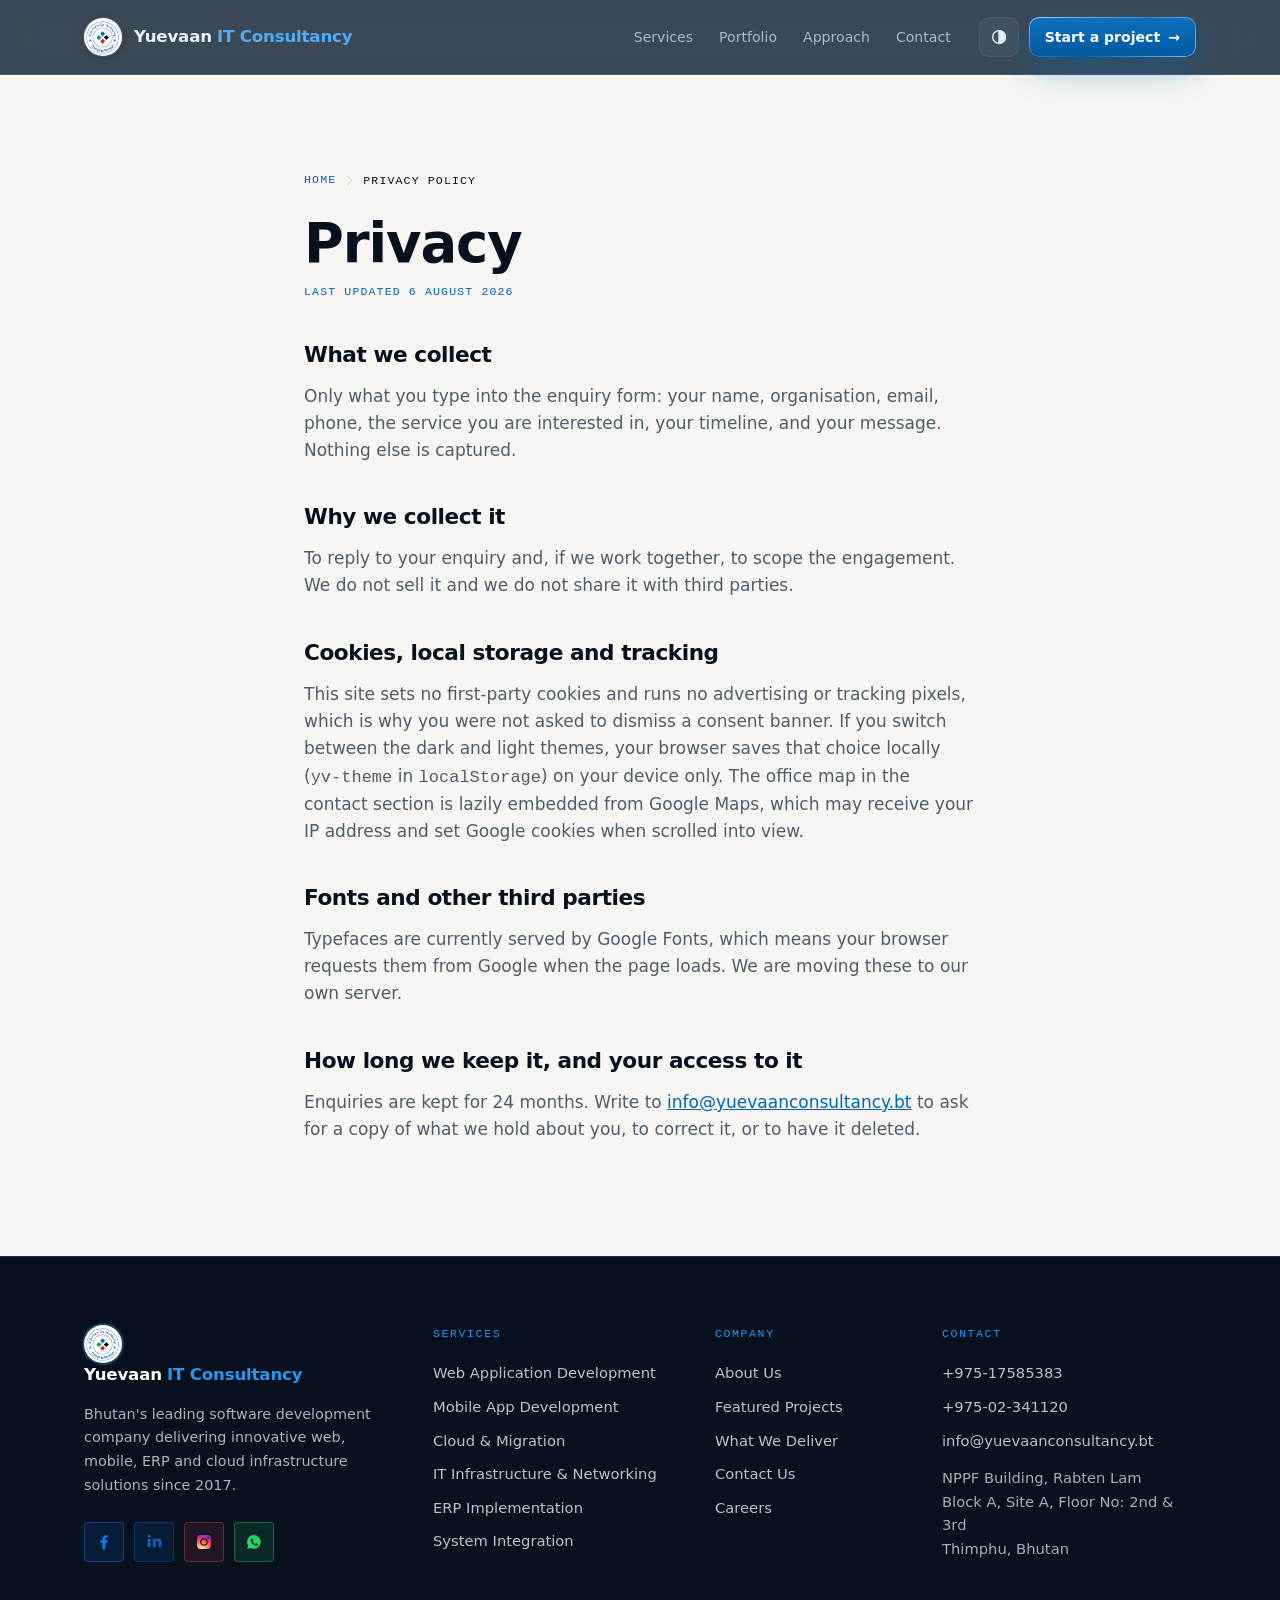
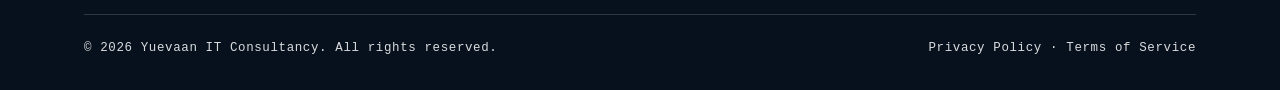
==== commit 808961cf: "Update hero network map, services motion, layout alignment, and security hardening" ====
--- a/privacy.html
+++ b/privacy.html
@@ -1,26 +1,31 @@
 <!DOCTYPE html>
-<html lang="en">
+<html lang="en" data-theme="dark">
 
 <head>
   <meta charset="utf-8">
   <meta name="viewport" content="width=device-width, initial-scale=1">
-  <title>Privacy — Yuevaán IT Consultancy</title>
+  <title>Privacy — Yuevaan IT Consultancy</title>
   <meta name="description" content="What we collect when you contact us, and what we do not.">
   <link rel="canonical" href="https://yuevaanconsultancy.bt/privacy.html">
   <meta name="robots" content="index, follow">
-  <meta name="theme-color" content="#F7F6F2">
+  <meta name="referrer" content="strict-origin-when-cross-origin">
+  <meta http-equiv="Content-Security-Policy"
+    content="default-src 'self'; script-src 'self'; style-src 'self' 'unsafe-inline' https://fonts.googleapis.com; font-src 'self' https://fonts.gstatic.com; img-src 'self' data: blob:; media-src 'self'; frame-src https://www.google.com https://maps.google.com; connect-src 'self'; base-uri 'self'; form-action 'self'; object-src 'none'; upgrade-insecure-requests">
+  <meta name="theme-color" content="#061829">
   <meta property="og:type" content="website">
-  <meta property="og:site_name" content="Yuevaán IT Consultancy">
-  <meta property="og:title" content="Privacy — Yuevaán IT Consultancy">
+  <meta property="og:site_name" content="Yuevaan IT Consultancy">
+  <meta property="og:title" content="Privacy — Yuevaan IT Consultancy">
   <meta property="og:description" content="What we collect when you contact us, and what we do not.">
   <meta property="og:url" content="https://yuevaanconsultancy.bt/privacy.html">
   <meta property="og:image" content="https://yuevaanconsultancy.bt/images/og-default.png">
   <meta name="twitter:card" content="summary_large_image">
   <meta name="twitter:image" content="https://yuevaanconsultancy.bt/images/og-default.png">
+  <link rel="icon" type="image/png" href="images/favicon.png">
+  <link rel="apple-touch-icon" href="images/favicon.png">
   <link rel="preconnect" href="https://fonts.googleapis.com">
   <link rel="preconnect" href="https://fonts.gstatic.com" crossorigin>
   <link href="https://fonts.googleapis.com/css2?family=Archivo:wdth,wght@75..125,400..800&family=Public+Sans:wght@400;500;600&family=IBM+Plex+Mono:wght@400;500&display=swap" rel="stylesheet">
-  <script>document.documentElement.classList.add('js');</script>
+  <script src="theme-init.js"></script>
   <link rel="stylesheet" href="style.css">
   <script src="script.js" defer></script>
 
@@ -45,7 +50,7 @@
         <span class="preloader-ring preloader-ring-inner"></span>
         <img class="preloader-logo" src="images/yuevaanlogo-removebg-preview.png" alt="" width="84" height="84">
       </div>
-      <div class="preloader-brand">Yuevaán<span>IT Consultancy</span></div>
+      <div class="preloader-brand">Yuevaan<span>IT Consultancy</span></div>
       <div class="preloader-diamonds">
         <span class="p-dia p-dia-blue"></span>
         <span class="p-dia p-dia-green"></span>
@@ -58,18 +63,26 @@
 
   <header class="topbar">
     <div class="shell topbar-inner">
-      <a class="brand" href="index.html" aria-label="Yuevaán IT Consultancy — home">
-        <img src="images/yuevaanlogo-removebg-preview.png" alt="" width="38" height="38" onerror="this.style.display='none'">
-        <span class="brand-txt">Yuevaán<span>IT Consultancy</span></span>
+      <a class="brand" href="index.html" aria-label="Yuevaan IT Consultancy — home">
+        <img src="images/yuevaanlogo-removebg-preview.png" alt="" width="38" height="38" data-hide-on-error>
+        <span class="brand-txt">Yuevaan<span>IT Consultancy</span></span>
       </a>
       <nav class="nav" id="nav" aria-label="Main">
-        <a href="index.html#capabilities">Capabilities</a>
-        <a href="index.html#work">Work</a>
+        <a href="index.html#services">Services</a>
+        <a href="index.html#portfolio">Portfolio</a>
         <a href="index.html#approach">Approach</a>
         <a href="index.html#contact">Contact</a>
       </nav>
-      <a class="btn btn-primary" href="index.html#contact">Start a project</a>
-      <button class="menu-btn" id="menuBtn" aria-expanded="false" aria-controls="nav">Menu</button>
+      <div class="topbar-actions">
+        <button class="theme-toggle" id="themeToggle" type="button" aria-label="Switch light or dark theme" aria-pressed="true" title="Switch light / dark theme">
+          <svg width="18" height="18" viewBox="0 0 24 24" fill="none" stroke="currentColor" stroke-width="1.8" aria-hidden="true" focusable="false">
+            <circle cx="12" cy="12" r="8.5" />
+            <path d="M12 3.5a8.5 8.5 0 0 1 0 17z" fill="currentColor" />
+          </svg>
+        </button>
+        <a class="btn btn-primary" href="index.html#contact">Start a project <span class="btn-arrow" aria-hidden="true">→</span></a>
+        <button class="menu-btn" id="menuBtn" type="button" aria-expanded="false" aria-controls="nav">Menu</button>
+      </div>
     </div>
   </header>
 
@@ -97,9 +110,11 @@
       </div>
 
       <div class="reveal">
-        <h2>Cookies and tracking</h2>
-        <p>This site sets no cookies and runs no advertising or tracking pixels, which is why you were not asked to
-          dismiss a consent banner. The office map is embedded from Google.</p>
+        <h2>Cookies, local storage and tracking</h2>
+        <p>This site sets no first-party cookies and runs no advertising or tracking pixels, which is why you were not asked to
+          dismiss a consent banner. If you switch between the dark and light themes, your browser saves that choice locally
+          (<code>yv-theme</code> in <code>localStorage</code>) on your device only. The office map in the contact section is
+          lazily embedded from Google Maps, which may receive your IP address and set Google cookies when scrolled into view.</p>
       </div>
 
       <div class="reveal">
@@ -120,9 +135,9 @@
     <div class="shell">
       <div class="foot-grid">
         <div class="reveal">
-          <a class="foot-brand" href="index.html" aria-label="Yuevaán IT Consultancy — home">
-            <img src="images/yuevaanlogo-removebg-preview.png" alt="" width="38" height="38" onerror="this.style.display='none'">
-            <span class="brand-txt">Yuevaán<span>IT Consultancy</span></span>
+          <a class="foot-brand" href="index.html" aria-label="Yuevaan IT Consultancy — home">
+            <img src="images/yuevaanlogo-removebg-preview.png" alt="" width="38" height="38" data-hide-on-error>
+            <span class="brand-txt">Yuevaan<span>IT Consultancy</span></span>
           </a>
           <p class="foot-about">Bhutan's leading software development company delivering innovative web, mobile, ERP and cloud infrastructure solutions since 2017.</p>
 
@@ -184,20 +199,20 @@
         <div class="reveal">
           <h4>Services</h4>
           <ul>
-            <li><a href="index.html#capabilities">Web Application Development</a></li>
-            <li><a href="index.html#capabilities">Mobile App Development</a></li>
-            <li><a href="index.html#capabilities">Cloud &amp; Migration</a></li>
-            <li><a href="index.html#capabilities">IT Infrastructure &amp; Networking</a></li>
-            <li><a href="index.html#capabilities">ERP Implementation</a></li>
-            <li><a href="index.html#capabilities">System Integration</a></li>
+            <li><a href="index.html#services">Web Application Development</a></li>
+            <li><a href="index.html#services">Mobile App Development</a></li>
+            <li><a href="index.html#services">Cloud &amp; Migration</a></li>
+            <li><a href="index.html#services">IT Infrastructure &amp; Networking</a></li>
+            <li><a href="index.html#services">ERP Implementation</a></li>
+            <li><a href="index.html#services">System Integration</a></li>
           </ul>
         </div>
         <div class="reveal">
           <h4>Company</h4>
           <ul>
             <li><a href="index.html#approach">About Us</a></li>
-            <li><a href="index.html#work">Featured Projects</a></li>
-            <li><a href="index.html#capabilities">What We Deliver</a></li>
+            <li><a href="index.html#portfolio">Featured Projects</a></li>
+            <li><a href="index.html#services">What We Deliver</a></li>
             <li><a href="index.html#contact">Contact Us</a></li>
             <li><a href="index.html#contact">Careers</a></li>
           </ul>
@@ -213,7 +228,7 @@
         </div>
       </div>
       <div class="foot-bottom">
-        <span>© 2026 Yuevaán IT Consultancy. All rights reserved.</span>
+        <span>© 2026 Yuevaan IT Consultancy. All rights reserved.</span>
         <span>
           <a href="privacy.html" aria-current="page">Privacy Policy</a> ·
           <a href="terms.html">Terms of Service</a>
--- a/style.css
+++ b/style.css
@@ -1,5 +1,5 @@
 :root {
-  /* Exact RGBA brand colors extracted from the Yuevaán emblem logo */
+  /* Exact RGBA brand colors extracted from the Yuevaan emblem logo */
   --logo-blue: rgba(0, 101, 179, 1);
   --logo-blue-hover: rgba(0, 121, 212, 1);
   --logo-blue-bright: rgba(38, 152, 240, 1);
@@ -31,6 +31,77 @@
   --shell: 1240px;
   --pad: clamp(20px, 5vw, 64px);
   --ease-out: cubic-bezier(0.22, 1, 0.36, 1);
+
+  /* Hero & topbar interactive theme tokens (Dark Navy default) */
+  --btn-radius: 10px;
+  --btn-h: 46px;
+  --hero-bg: #061829;
+  --hero-ink: #EAF2FA;
+  --hero-slate: #A9BBCD;
+  --hero-muted: #8DA2B8;
+  --hero-accent: #6FBDF9;
+  --hero-payoff: #4FAEF7;
+  --hero-green: #2CCB7B;
+  --hero-rule: rgba(170, 200, 230, 0.14);
+  --hero-grid: rgba(180, 210, 240, 0.05);
+  --hero-glow-1: rgba(0, 101, 178, 0.34);
+  --hero-glow-2: rgba(0, 101, 178, 0.16);
+  --hero-glow-3: rgba(0, 166, 83, 0.07);
+  --hero-glass-fill: rgba(160, 200, 240, 0.07);
+  --hero-glass-fill-hover: rgba(160, 200, 240, 0.13);
+  --hero-glass-edge-a: rgba(190, 220, 250, 0.5);
+  --hero-glass-edge-b: rgba(120, 170, 220, 0.14);
+  --hero-glass-shadow: 0 10px 30px rgba(0, 8, 20, 0.45);
+  /* WCAG AA compliant stops (#0E70BE 5.19:1 -> #00599E 6.95:1 with #fff) */
+  --hero-primary-fill: linear-gradient(180deg, #0E70BE, #00599E);
+  --hero-primary-edge-a: rgba(170, 215, 255, 0.8);
+  --hero-primary-edge-b: rgba(0, 101, 178, 0.4);
+  --hero-primary-text: #ffffff;
+  --hero-primary-glow: 0 10px 34px rgba(0, 101, 178, 0.45);
+  --topbar-bg: rgba(6, 24, 41, 0.78);
+  --topbar-bg-scrolled: rgba(6, 24, 41, 0.92);
+  --topbar-border: rgba(170, 200, 230, 0.14);
+  --topbar-shadow: 0 10px 30px rgba(0, 8, 20, 0.36), inset 0 1px 0 rgba(190, 220, 250, 0.12);
+  /* Canvas background engine tokens */
+  --fx-ink: 196, 218, 240;
+  --fx-accent: 79, 174, 247;
+  --fx-signal: 44, 203, 123;
+  --fx-surface: 8, 24, 41;
+  --fx-dot: 0.8;
+}
+
+[data-theme="light"] {
+  --hero-bg: #F7F6F2;
+  --hero-ink: #0A1520;
+  --hero-slate: #4A5462;
+  --hero-muted: #4F5864;
+  --hero-accent: #0A63B4;
+  --hero-payoff: #0A63B4;
+  --hero-green: #1F9D55;
+  --hero-rule: rgba(10, 21, 32, 0.14);
+  --hero-grid: rgba(10, 21, 32, 0.035);
+  --hero-glow-1: rgba(10, 99, 180, 0.07);
+  --hero-glow-2: rgba(10, 99, 180, 0.04);
+  --hero-glow-3: rgba(31, 157, 85, 0.03);
+  --hero-glass-fill: rgba(255, 255, 255, 0.58);
+  --hero-glass-fill-hover: rgba(255, 255, 255, 0.85);
+  --hero-glass-edge-a: rgba(255, 255, 255, 0.95);
+  --hero-glass-edge-b: rgba(10, 21, 32, 0.12);
+  --hero-glass-shadow: 0 8px 24px rgba(10, 21, 32, 0.08);
+  --hero-primary-fill: linear-gradient(180deg, #0E70BE, #00599E);
+  --hero-primary-edge-a: rgba(255, 255, 255, 0.55);
+  --hero-primary-edge-b: rgba(10, 99, 180, 0.4);
+  --hero-primary-text: #ffffff;
+  --hero-primary-glow: 0 10px 28px rgba(10, 99, 180, 0.28);
+  --topbar-bg: rgba(247, 246, 242, 0.72);
+  --topbar-bg-scrolled: rgba(247, 246, 242, 0.88);
+  --topbar-border: rgba(7, 17, 29, 0.08);
+  --topbar-shadow: 0 10px 30px rgba(7, 17, 29, 0.06), inset 0 1px 0 rgba(255, 255, 255, 0.85);
+  --fx-ink: 10, 21, 32;
+  --fx-accent: 10, 99, 180;
+  --fx-signal: 10, 99, 180;
+  --fx-surface: 255, 255, 255;
+  --fx-dot: 1;
 }
 
 * {
@@ -200,25 +271,21 @@
   color: var(--logo-blue)
 }
 
-/* ---------- header (glassmorphism) ---------- */
+/* ---------- header (glassmorphism + dark/light theme support) ---------- */
 .topbar {
   position: sticky;
   top: 0;
   z-index: 60;
-  background: rgba(247, 246, 242, 0.62);
-  -webkit-backdrop-filter: blur(18px) saturate(180%);
-  backdrop-filter: blur(18px) saturate(180%);
-  border-bottom: 1px solid rgba(7, 17, 29, 0.08);
-  box-shadow: inset 0 1px 0 rgba(255, 255, 255, 0.72);
-  transition: background .25s ease, box-shadow .25s ease, border-color .25s ease;
+  background: var(--topbar-bg);
+  -webkit-backdrop-filter: blur(18px) saturate(160%);
+  backdrop-filter: blur(18px) saturate(160%);
+  border-bottom: 1px solid var(--topbar-border);
+  transition: background .3s ease, box-shadow .3s ease, border-color .3s ease;
 }
 
 .topbar.is-scrolled {
-  background: rgba(247, 246, 242, 0.78);
-  border-bottom-color: rgba(0, 101, 179, 0.16);
-  box-shadow:
-    0 10px 30px rgba(7, 17, 29, 0.06),
-    inset 0 1px 0 rgba(255, 255, 255, 0.85);
+  background: var(--topbar-bg-scrolled);
+  box-shadow: var(--topbar-shadow);
 }
 
 .topbar-inner {
@@ -233,7 +300,7 @@
   align-items: center;
   gap: 12px;
   text-decoration: none;
-  color: var(--ink);
+  color: var(--hero-ink);
   margin-right: auto
 }
 
@@ -244,7 +311,7 @@
   background: var(--logo-white);
   border-radius: 50%;
   padding: 2px;
-  box-shadow: 0 0 0 1px var(--stone-2), 0 2px 6px rgba(7, 17, 29, 0.08);
+  box-shadow: 0 0 0 1px var(--hero-glass-edge-b), 0 2px 8px rgba(0, 8, 20, 0.18);
   flex-shrink: 0;
 }
 
@@ -258,7 +325,8 @@
   font-size: 1.04rem;
   letter-spacing: -.01em;
   line-height: 1.1;
-  color: var(--ink);
+  color: var(--hero-ink);
+  transition: color .3s ease;
 }
 
 .brand-txt span {
@@ -268,9 +336,10 @@
   font-stretch: inherit;
   font-size: inherit;
   letter-spacing: inherit;
-  color: var(--logo-blue);
+  color: var(--hero-payoff);
   text-transform: none;
   margin-top: 0;
+  transition: color .3s ease;
 }
 
 .nav {
@@ -282,11 +351,11 @@
 .nav a {
   font-size: .88rem;
   font-weight: 500;
-  color: var(--muted);
+  color: var(--hero-slate);
   text-decoration: none;
   padding: 6px 0;
   position: relative;
-  transition: color .16s ease;
+  transition: color .18s ease;
 }
 
 .nav a::after {
@@ -296,13 +365,13 @@
   right: 100%;
   bottom: 0;
   height: 2px;
-  background: linear-gradient(90deg, var(--logo-blue), var(--logo-green));
+  background: linear-gradient(90deg, var(--hero-payoff), var(--hero-green));
   transition: right .24s var(--ease-out)
 }
 
 .nav a:hover,
 .nav a.active {
-  color: var(--ink)
+  color: var(--hero-ink)
 }
 
 .nav a:hover::after,
@@ -310,38 +379,183 @@
   right: 0
 }
 
-.topbar .btn {
-  padding: 11px 18px
-}
-
-.menu-btn {
-  display: none;
-  background: rgba(255, 255, 255, 0.65);
-  border: 1px solid var(--stone-2);
-  color: var(--ink);
-  padding: 9px 14px;
-  border-radius: 2px;
-  font-family: var(--mono);
-  font-size: .74rem;
-  letter-spacing: .1em
-}
-
-/* ---------- hero ---------- */
-.hero {
-  background: var(--paper);
-  color: var(--ink);
+.topbar-actions {
+  display: flex;
+  align-items: center;
+  gap: 10px;
+}
+
+.theme-toggle {
+  width: 40px;
+  height: 40px;
+  border-radius: var(--btn-radius);
+  border: 0;
+  cursor: pointer;
+  display: grid;
+  place-items: center;
+  background: var(--hero-glass-fill);
+  color: var(--hero-ink);
+  box-shadow: inset 0 0 0 1px var(--hero-glass-edge-b);
+  transition: background .2s ease, transform .2s ease, color .2s ease;
+  flex-shrink: 0;
+}
+
+.theme-toggle:hover {
+  background: var(--hero-glass-fill-hover);
+  transform: translateY(-1px);
+}
+
+.theme-toggle svg {
+  transition: transform .35s var(--ease-out);
+}
+
+[data-theme="light"] .theme-toggle svg {
+  transform: rotate(180deg);
+}
+
+.btn .btn-arrow {
+  display: inline-block;
+  transition: transform .25s ease;
+}
+
+.btn:hover .btn-arrow {
+  transform: translateX(3px);
+}
+
+.topbar .btn,
+.hero-cta .btn {
   position: relative;
+  isolation: isolate;
   overflow: hidden;
-  padding: clamp(64px, 9vw, 110px) 0 clamp(56px, 7vw, 88px);
-}
-
-.hero::before {
+  display: inline-flex;
+  align-items: center;
+  justify-content: center;
+  gap: 8px;
+  height: var(--btn-h);
+  padding: 0 22px;
+  border-radius: var(--btn-radius);
+  border: 0;
+  font-family: var(--body);
+  font-size: .95rem;
+  font-weight: 600;
+  color: var(--hero-ink);
+  background: var(--hero-glass-fill);
+  -webkit-backdrop-filter: blur(14px) saturate(160%);
+  backdrop-filter: blur(14px) saturate(160%);
+  box-shadow: inset 0 1px 0 rgba(255, 255, 255, 0.18), var(--hero-glass-shadow);
+  transition: transform .25s ease, background .25s ease, box-shadow .25s ease, filter .25s ease;
+}
+
+.topbar .btn::before,
+.hero-cta .btn::before {
   content: "";
   position: absolute;
   inset: 0;
+  border-radius: inherit;
+  padding: 1px;
+  pointer-events: none;
+  z-index: 1;
+  background: linear-gradient(150deg, var(--hero-glass-edge-a), var(--hero-glass-edge-b) 45%, var(--hero-glass-edge-b) 65%, var(--hero-glass-edge-a));
+  -webkit-mask: linear-gradient(#000 0 0) content-box, linear-gradient(#000 0 0);
+  -webkit-mask-composite: xor;
+  mask-composite: exclude;
+}
+
+.topbar .btn::after,
+.hero-cta .btn::after {
+  content: "";
+  position: absolute;
+  inset: -1px;
+  z-index: -1;
+  pointer-events: none;
+  background: linear-gradient(110deg, transparent 30%, rgba(255, 255, 255, 0.22) 50%, transparent 70%);
+  transform: translateX(-120%);
+  transition: transform .7s ease;
+}
+
+.topbar .btn:hover,
+.hero-cta .btn:hover {
+  transform: translateY(-1px);
+  background: var(--hero-glass-fill-hover);
+}
+
+.topbar .btn:hover::after,
+.hero-cta .btn:hover::after {
+  transform: translateX(120%);
+}
+
+.topbar .btn-primary,
+.hero-cta .btn-primary {
+  color: var(--hero-primary-text);
+  background: var(--hero-primary-fill);
+  box-shadow: inset 0 1px 0 rgba(255, 255, 255, 0.35), var(--hero-primary-glow);
+}
+
+.topbar .btn-primary::before,
+.hero-cta .btn-primary::before {
+  background: linear-gradient(150deg, var(--hero-primary-edge-a), var(--hero-primary-edge-b) 50%, var(--hero-primary-edge-a));
+}
+
+.topbar .btn-primary:hover,
+.hero-cta .btn-primary:hover {
+  background: var(--hero-primary-fill);
+  filter: brightness(1.08);
+  color: var(--hero-primary-text);
+}
+
+.topbar .btn {
+  height: 40px;
+  padding: 0 16px;
+  font-size: .88rem;
+}
+
+.menu-btn {
+  display: none;
+  background: var(--hero-glass-fill);
+  border: 1px solid var(--hero-glass-edge-b);
+  color: var(--hero-ink);
+  padding: 9px 14px;
+  border-radius: var(--btn-radius);
+  font-family: var(--mono);
+  font-size: .74rem;
+  letter-spacing: .1em;
+  cursor: pointer;
+}
+
+/* ---------- hero (Dark Navy default + Bhutan 20-Dzongkhag Network Canvas) ---------- */
+.hero {
+  position: relative;
+  min-height: calc(100vh - 74px);
+  min-height: calc(100svh - 74px);
+  display: flex;
+  flex-direction: column;
+  align-items: center;
+  justify-content: center;
+  padding: clamp(48px, 6vw, 76px) 0 clamp(44px, 5vw, 64px);
+  overflow: hidden;
+  isolation: isolate;
+  color: var(--hero-ink);
   background:
-    linear-gradient(90deg, rgba(7, 17, 29, 0.035) 1px, transparent 1px) 0 0/88px 100%;
+    radial-gradient(52% 44% at 50% 44%, var(--hero-glow-1), transparent 72%),
+    radial-gradient(30% 32% at 84% 24%, var(--hero-glow-2), transparent 72%),
+    radial-gradient(30% 32% at 14% 80%, var(--hero-glow-3), transparent 72%),
+    radial-gradient(circle, var(--hero-grid) 1px, transparent 1.6px) 0 0 / 26px 26px,
+    var(--hero-bg);
+  transition: background .4s ease, color .3s ease;
+}
+
+.hero-particles {
+  position: absolute;
+  inset: 0;
+  width: 100%;
+  height: 100%;
+  z-index: 0;
   pointer-events: none;
+}
+
+.hero > :not(.hero-particles) {
+  position: relative;
+  z-index: 2;
 }
 
 .hero-center {
@@ -350,30 +564,48 @@
   flex-direction: column;
   align-items: center;
   text-align: center;
-  max-width: 1120px;
+  width: 100%;
+  max-width: 1280px;
   margin: 0 auto;
 }
 
 .hero-center .eyebrow {
   justify-content: center;
+  font-size: .82rem;
+  letter-spacing: .22em;
+  gap: 14px;
+  color: var(--hero-accent);
+  margin-bottom: 28px;
+}
+
+.hero-center .eyebrow::before {
+  width: 34px;
+  height: 3px;
+  background: var(--hero-green);
 }
 
 .hero h1 {
-  color: var(--ink);
+  color: var(--hero-ink);
+  font-weight: 800;
+  font-size: clamp(1.55rem, 5.4vw, 5.35rem);
+  line-height: 1.04;
+  letter-spacing: -.016em;
+  white-space: nowrap;
   max-width: none;
   margin: 0 auto;
 }
 
 .hero h1 em {
   font-style: normal;
-  color: var(--logo-blue)
+  color: var(--hero-payoff);
 }
 
 .hero-lede {
-  color: var(--muted);
-  font-size: 1.08rem;
-  max-width: 72ch;
-  margin: 26px auto 34px;
+  color: var(--hero-slate);
+  font-size: clamp(1.05rem, 1.18vw, 1.28rem);
+  line-height: 1.67;
+  max-width: 68ch;
+  margin: 34px auto 38px;
 }
 
 .hero-cta {
@@ -392,7 +624,7 @@
   width: 100%;
   margin-top: 52px;
   padding-top: 26px;
-  border-top: 1px solid var(--stone-2);
+  border-top: 1px solid var(--hero-rule);
 }
 
 .hero-stat {
@@ -404,16 +636,16 @@
 
 .hero-stat + .hero-stat {
   padding-left: clamp(20px, 3.2vw, 44px);
-  border-left: 1px solid var(--stone-2);
+  border-left: 1px solid var(--hero-rule);
 }
 
 .metric-n {
   font-family: var(--display);
-  font-stretch: 118%;
-  font-weight: 700;
-  font-size: 1.75rem;
+  font-stretch: 112%;
+  font-weight: 800;
+  font-size: clamp(1.65rem, 2.1vw, 2.2rem);
   line-height: 1;
-  color: var(--ink);
+  color: var(--hero-ink);
   font-variant-numeric: tabular-nums;
 }
 
@@ -423,14 +655,14 @@
 
 .metric-l {
   font-family: var(--mono);
-  font-size: .7rem;
-  letter-spacing: .12em;
+  font-size: .74rem;
+  letter-spacing: .15em;
   text-transform: uppercase;
-  color: var(--muted);
+  color: var(--hero-muted);
   margin-top: 0;
 }
 
-/* ---------- preloader (Yuevaán emblem & 4-diamond brand colors) ---------- */
+/* ---------- preloader (Yuevaan emblem & 4-diamond brand colors) ---------- */
 .preloader {
   display: none;
 }
@@ -717,7 +949,7 @@
 /* ---------- clients ticker ---------- */
 .clients {
   background: var(--stone);
-  padding: 38px 0 44px;
+  padding: 26px 0 14px;
   border-top: 1px solid var(--stone-2);
   overflow: hidden
 }
@@ -729,14 +961,14 @@
   text-transform: uppercase;
   color: var(--muted);
   text-align: center;
-  margin: 0 0 28px
+  margin: 0 0 18px
 }
 
 /* fade the edges so logos enter and leave softly */
 .marquee {
   position: relative;
   overflow: hidden;
-  padding: 6px 0 34px;
+  padding: 6px 0 24px;
   -webkit-mask-image: linear-gradient(90deg, transparent, #000 8%, #000 92%, transparent);
   mask-image: linear-gradient(90deg, transparent, #000 8%, #000 92%, transparent);
 }
@@ -1078,6 +1310,10 @@
   min-height: 1.4em
 }
 
+.form-status:empty {
+  display: none
+}
+
 .form-status.error {
   color: var(--logo-red-ink)
 }
@@ -1175,49 +1411,162 @@
 
 /* ---------- sections ---------- */
 section {
-  padding: clamp(72px, 9vw, 116px) 0
+  padding: clamp(44px, 5.5vw, 68px) 0
 }
 
 .sec-head {
-  max-width: 62ch;
-  margin-bottom: clamp(38px, 5vw, 60px)
-}
-
-.sec-head p {
-  margin: 18px 0 0
-}
-
-/* capabilities */
-.caps {
-  border-top: 1px solid var(--stone-2)
-}
-
-.caps-showcase {
+  max-width: 920px;
+  margin: 0 auto clamp(26px, 3.4vw, 40px);
+  text-align: center;
+}
+
+.sec-head h2 {
+  font-size: clamp(1.85rem, 3.1vw, 2.55rem);
+  line-height: 1.15;
+  letter-spacing: -0.02em;
+}
+
+.sec-head p,
+.sec-head .lede {
+  max-width: 74ch;
+  margin: 12px auto 0;
+  font-size: clamp(0.98rem, 1.12vw, 1.06rem);
+  line-height: 1.6;
+}
+
+/* services — seamless #04162B stage matched to motion/yuevaan-team-animation.svg */
+.services {
+  position: relative;
+  overflow: hidden;
+  background: #04162B;
+  color: var(--logo-white);
+  padding: clamp(38px, 4.8vw, 56px) 0 clamp(28px, 3.8vw, 44px);
+  border-top: 1px solid rgba(77, 149, 201, 0.28);
+  border-bottom: 1px solid rgba(77, 149, 201, 0.28);
+}
+
+.services::before {
+  content: "";
+  position: absolute;
+  top: 0;
+  left: 0;
+  right: 0;
+  height: 3px;
+  background: linear-gradient(90deg, var(--logo-blue), var(--logo-green), var(--logo-blue-bright));
+  opacity: 0.88;
+  pointer-events: none;
+}
+
+.services .sec-head {
+  position: relative;
+  z-index: 2;
+  margin-bottom: clamp(16px, 2vw, 24px);
+}
+
+.services h2 {
+  color: var(--logo-white);
+}
+
+.services .lede {
+  color: rgba(226, 236, 247, 0.78);
+}
+
+.services-replay {
+  position: absolute;
+  top: 12px;
+  right: 12px;
+  z-index: 4;
+  display: inline-flex;
+  align-items: center;
+  gap: 8px;
+  padding: 8px 15px;
+  border-radius: 999px;
+  background: rgba(4, 22, 43, 0.72);
+  -webkit-backdrop-filter: blur(8px);
+  backdrop-filter: blur(8px);
+  border: 1px solid rgba(77, 149, 201, 0.36);
+  color: rgba(255, 255, 255, 0.88);
+  font-family: var(--mono);
+  font-size: .7rem;
+  font-weight: 500;
+  letter-spacing: .08em;
+  text-transform: uppercase;
+  cursor: pointer;
+  transition: background .2s ease, border-color .2s ease, color .2s ease, transform .2s var(--ease-out);
+}
+
+.services-replay:hover,
+.services-replay:focus-visible {
+  background: rgba(38, 152, 240, 0.16);
+  border-color: var(--logo-blue-bright);
+  color: var(--logo-white);
+  transform: translateY(-1px);
+}
+
+.services-replay svg {
+  flex-shrink: 0;
+  transition: transform .45s var(--ease-out);
+}
+
+.services-replay.is-spinning svg {
+  transform: rotate(-360deg);
+}
+
+.services-showcase {
+  position: relative;
+  z-index: 1;
   margin: 0;
-  background: transparent;
+  background: #04162B;
   border: 0;
   box-shadow: none;
 }
 
-.caps-showcase img {
+.services-stage {
+  position: relative;
   width: 100%;
-  height: auto;
+  aspect-ratio: 16 / 9;
+  background: #04162B;
+  overflow: hidden;
+}
+
+/* Dissolve outer edges into #04162B so the isometric SVG floor has zero visible seam */
+.services-stage::after {
+  content: "";
+  position: absolute;
+  inset: 0;
+  z-index: 2;
+  pointer-events: none;
+  background:
+    linear-gradient(180deg, #04162B 0%, rgba(4, 22, 43, 0) 4.5%, rgba(4, 22, 43, 0) 93%, #04162B 100%),
+    linear-gradient(90deg, #04162B 0%, rgba(4, 22, 43, 0) 8%, rgba(4, 22, 43, 0) 92%, #04162B 100%);
+}
+
+.services-stage img {
+  width: 100%;
+  height: 100%;
+  object-fit: contain;
   display: block;
 }
 
-/* ---------- work — featured projects (3-column showcase card grid) ---------- */
-.work {
+.services-stage img.services-anim-next {
+  position: absolute;
+  inset: 0;
+  z-index: 1;
+}
+
+/* ---------- portfolio — featured projects (3-column showcase card grid) ---------- */
+.portfolio {
   background: var(--stone);
   color: var(--ink);
   position: relative;
   border-top: 1px solid var(--stone-2);
 }
 
-.work h2 {
+.portfolio h2 {
   color: var(--ink)
 }
 
-.work .lede {
+.portfolio .lede {
   color: var(--muted)
 }
 
@@ -1408,15 +1757,7 @@
   gap: 10px;
 }
 
-.work-note {
-  margin-top: 26px;
-  font-family: var(--mono);
-  font-size: .74rem;
-  color: var(--muted);
-  letter-spacing: .05em
-}
-
-/* process — three phases styled as dark showcase cards matching #work */
+/* process — three phases styled as dark showcase cards matching #portfolio */
 .approach {
   border-top: 1px solid var(--stone-2);
 }
@@ -1614,22 +1955,28 @@
 
 .contact-grid {
   display: grid;
-  grid-template-columns: .92fr 1.08fr;
+  grid-template-columns: .95fr 1.05fr;
   gap: clamp(32px, 4.5vw, 60px);
-  align-items: start;
+  align-items: stretch;
+}
+
+.cinfo {
+  display: flex;
+  flex-direction: column;
+  gap: 14px;
 }
 
 .contact-cards {
-  margin-top: 28px;
+  margin-top: 0;
   display: grid;
-  gap: 14px;
+  gap: 12px;
 }
 
 .contact-card {
   display: flex;
   align-items: flex-start;
   gap: 16px;
-  padding: 18px 20px;
+  padding: 15px 18px;
   background: var(--logo-white);
   border: 1px solid var(--stone-2);
   border-radius: 14px;
@@ -1703,11 +2050,14 @@
 }
 
 .contact-right {
-  display: grid;
-  gap: 20px;
+  display: flex;
+  flex-direction: column;
 }
 
 .form {
+  flex: 1;
+  display: flex;
+  flex-direction: column;
   background: var(--logo-white);
   border: 1px solid var(--stone-2);
   border-radius: 16px;
@@ -1766,6 +2116,17 @@
   resize: vertical
 }
 
+.field-grow {
+  flex: 1;
+  display: flex;
+  flex-direction: column;
+}
+
+.field-grow textarea {
+  flex: 1;
+  min-height: 118px;
+}
+
 .field input:focus,
 .field select:focus,
 .field textarea:focus {
@@ -1794,16 +2155,24 @@
   margin: 14px 0 0
 }
 
-.contact-right .map.is-loaded {
+.cinfo .map.is-loaded {
   margin-top: 0;
-  border-radius: 16px;
+  flex: 1;
+  display: flex;
+  flex-direction: column;
+  min-height: 215px;
+  border-radius: 14px;
   overflow: hidden;
   border: 1px solid var(--stone-2);
-  box-shadow: 0 12px 30px rgba(7, 17, 29, 0.06);
-}
-
-.contact-right .map iframe {
-  height: 240px;
+  background: var(--logo-white);
+  box-shadow: 0 6px 20px rgba(7, 17, 29, 0.04);
+}
+
+.cinfo .map iframe {
+  flex: 1;
+  width: 100%;
+  height: 100%;
+  min-height: 215px;
 }
 
 /* footer — rich dark navy theme (#07111D) */
@@ -2007,6 +2376,11 @@
     grid-template-columns: 1fr
   }
 
+  .cinfo .map.is-loaded,
+  .cinfo .map iframe {
+    min-height: 250px;
+  }
+
   .foot-grid {
     grid-template-columns: 1fr 1fr
   }
@@ -2014,6 +2388,16 @@
   .proj-grid {
     grid-template-columns: repeat(2, 1fr);
     gap: 20px;
+  }
+
+  .hero-foot {
+    flex-wrap: wrap;
+    gap: 18px 28px;
+  }
+
+  .hero-stat + .hero-stat {
+    padding-left: 0;
+    border-left: 0;
   }
 }
 
@@ -2031,18 +2415,19 @@
     flex-direction: column;
     align-items: flex-start;
     gap: 0;
-    background: rgba(247, 246, 242, 0.92);
+    background: var(--topbar-bg-scrolled);
     -webkit-backdrop-filter: blur(18px) saturate(180%);
     backdrop-filter: blur(18px) saturate(180%);
     padding: 8px 24px 20px;
-    border-bottom: 1px solid var(--stone-2);
-    box-shadow: 0 12px 28px rgba(7, 17, 29, 0.08);
+    border-bottom: 1px solid var(--topbar-border);
+    box-shadow: var(--topbar-shadow);
   }
 
   .nav.open a {
     padding: 13px 0;
     width: 100%;
-    border-bottom: 1px solid var(--stone-2)
+    color: var(--hero-ink);
+    border-bottom: 1px solid var(--hero-rule)
   }
 
   .menu-btn {
@@ -2081,6 +2466,21 @@
   .foot-grid {
     grid-template-columns: 1fr
   }
+
+  .services-showcase {
+    margin: 6px calc(var(--pad) * -1) 0;
+    overflow: hidden;
+  }
+
+  .services-replay {
+    top: 8px;
+    right: calc(var(--pad) + 4px);
+  }
+
+  .services-stage {
+    width: 126%;
+    margin-left: -13%;
+  }
 }
 
 @media (prefers-reduced-motion:reduce) {
@@ -2089,6 +2489,10 @@
     transition: none !important
   }
 
+  .services-replay {
+    display: none !important
+  }
+
   html.js .preloader {
     display: none !important
   }
